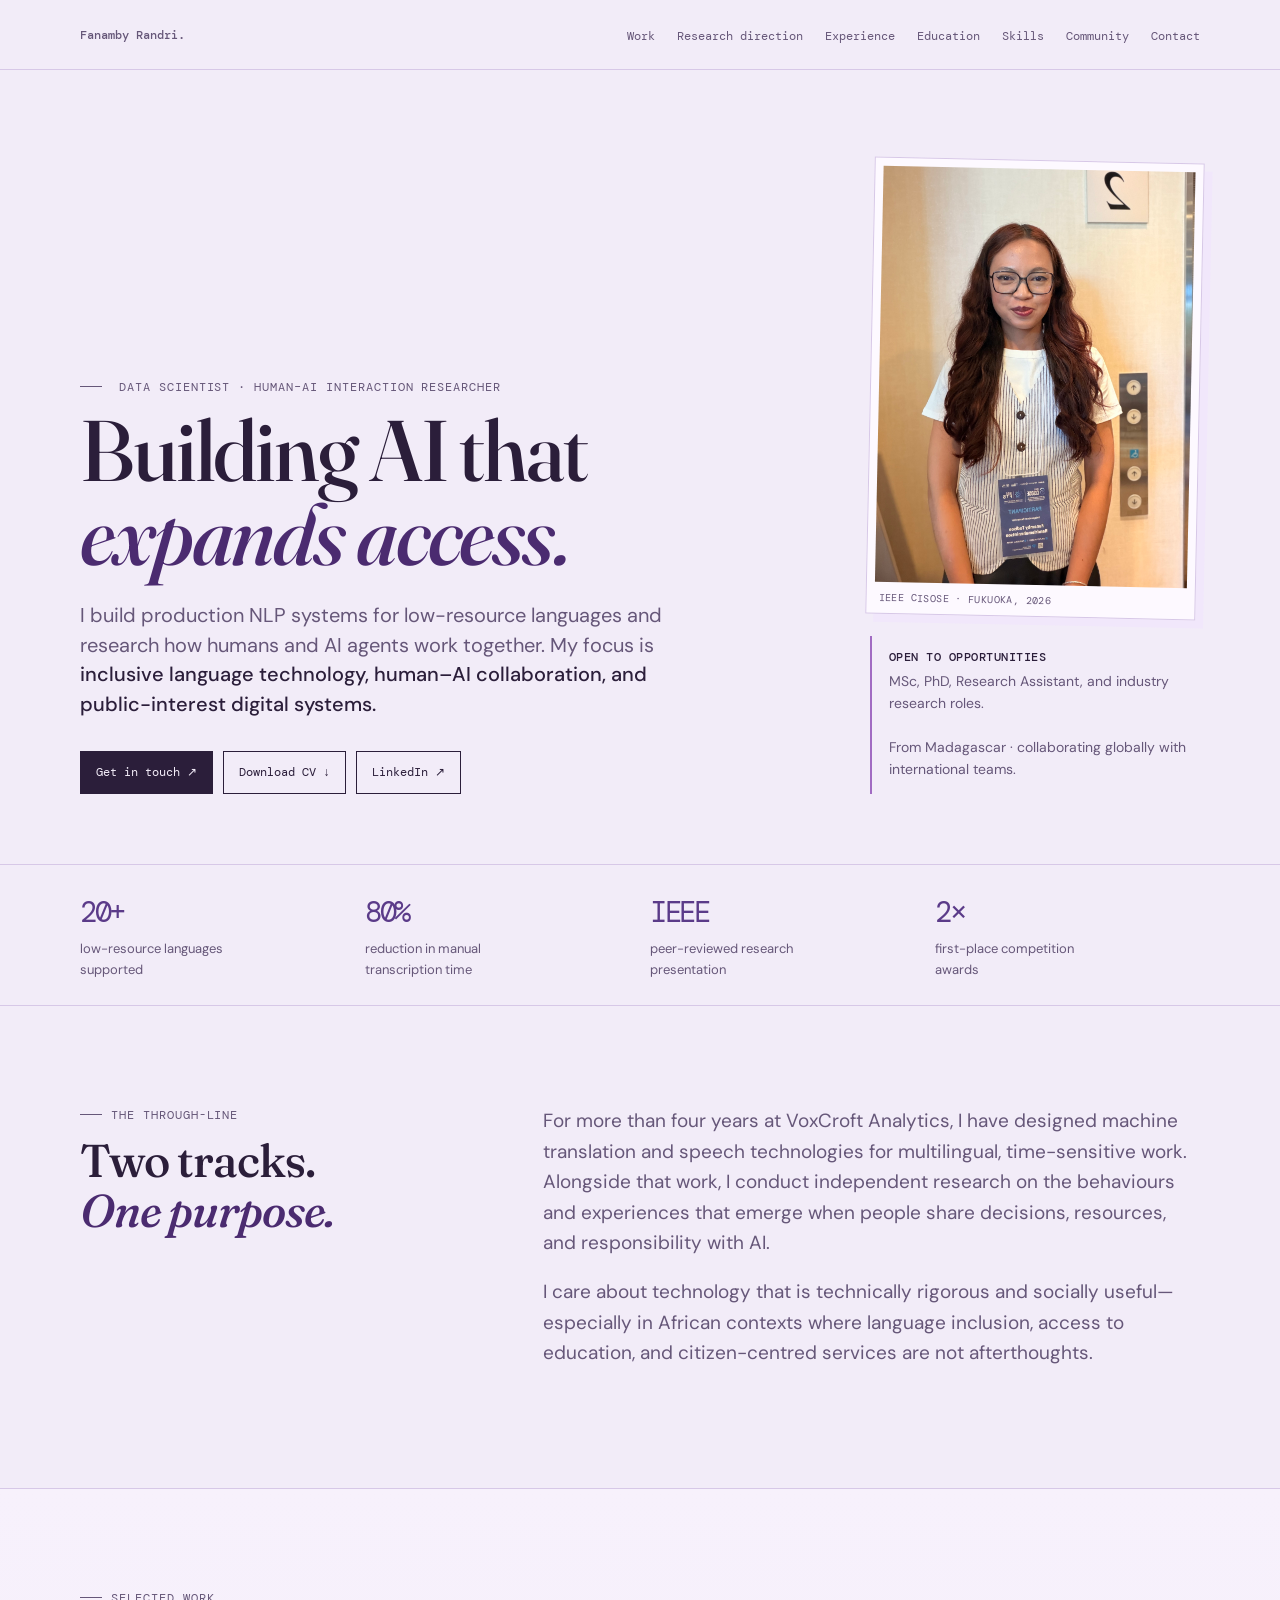
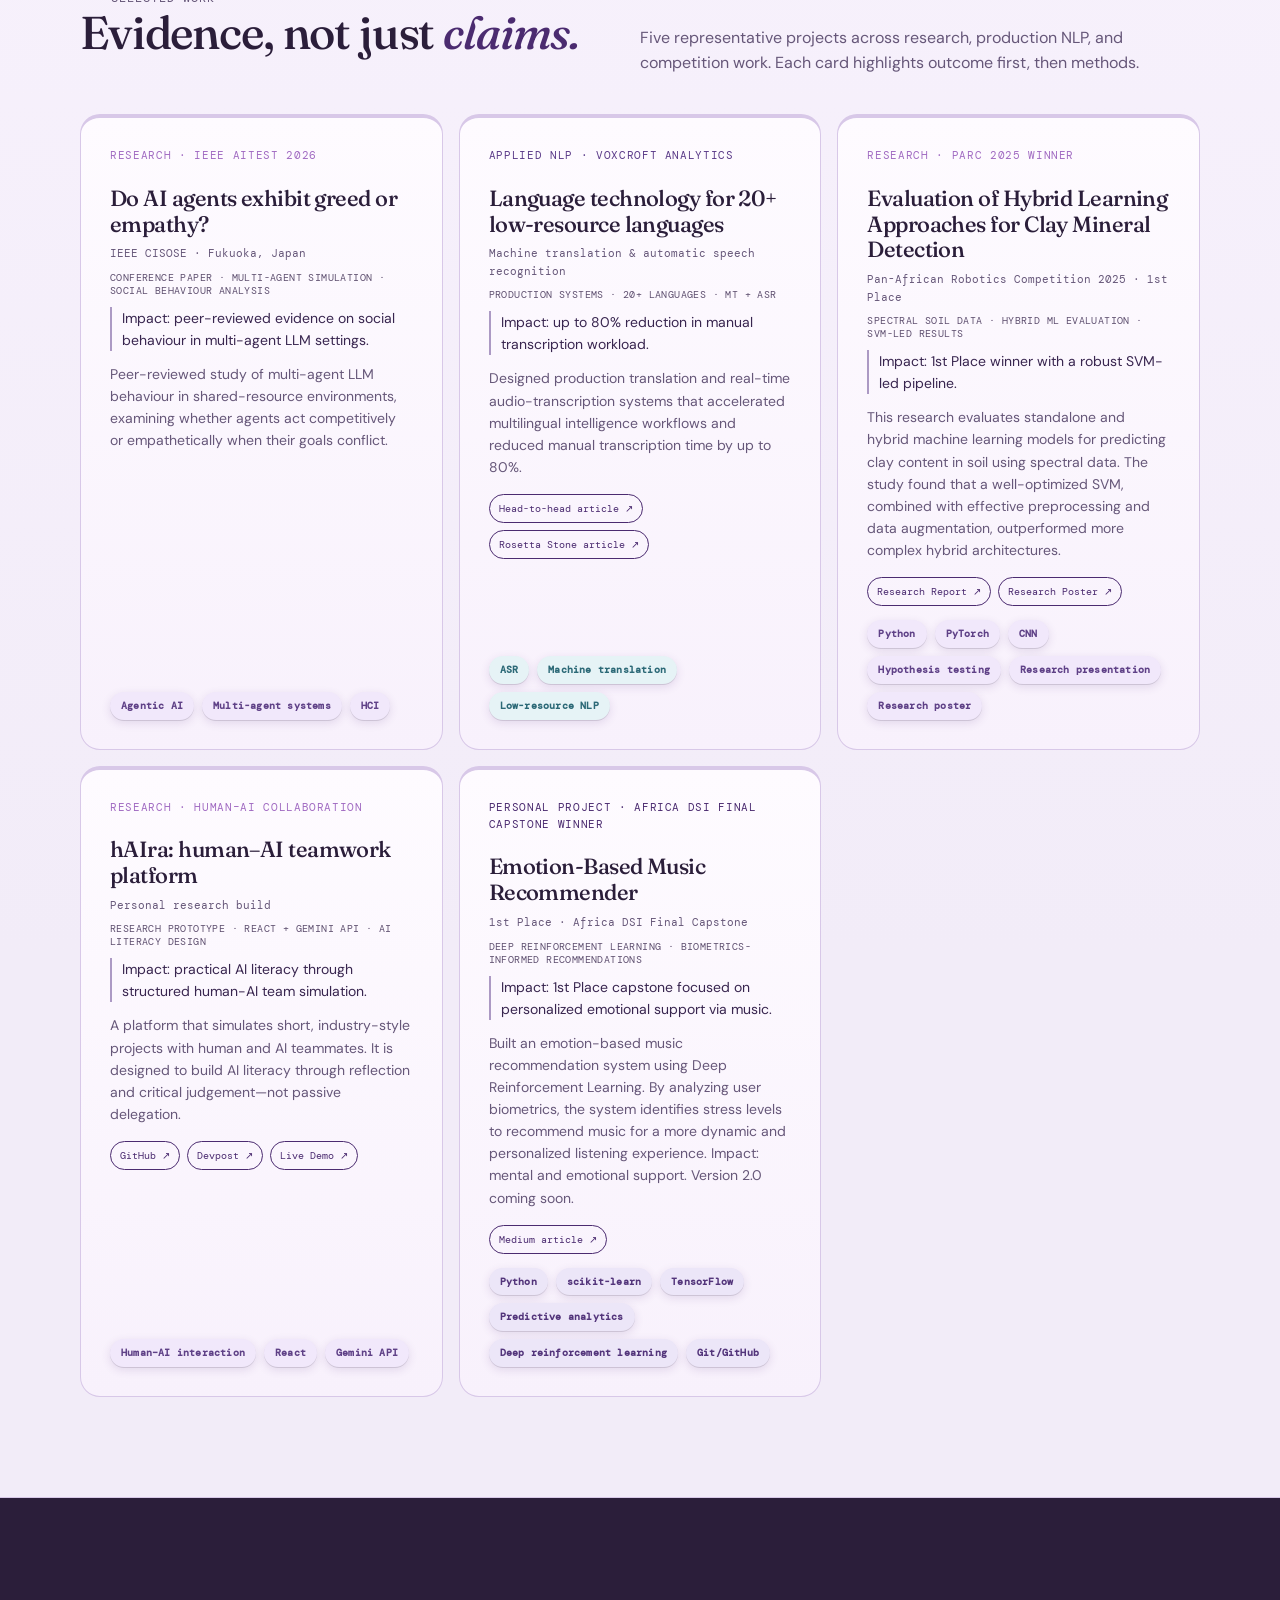
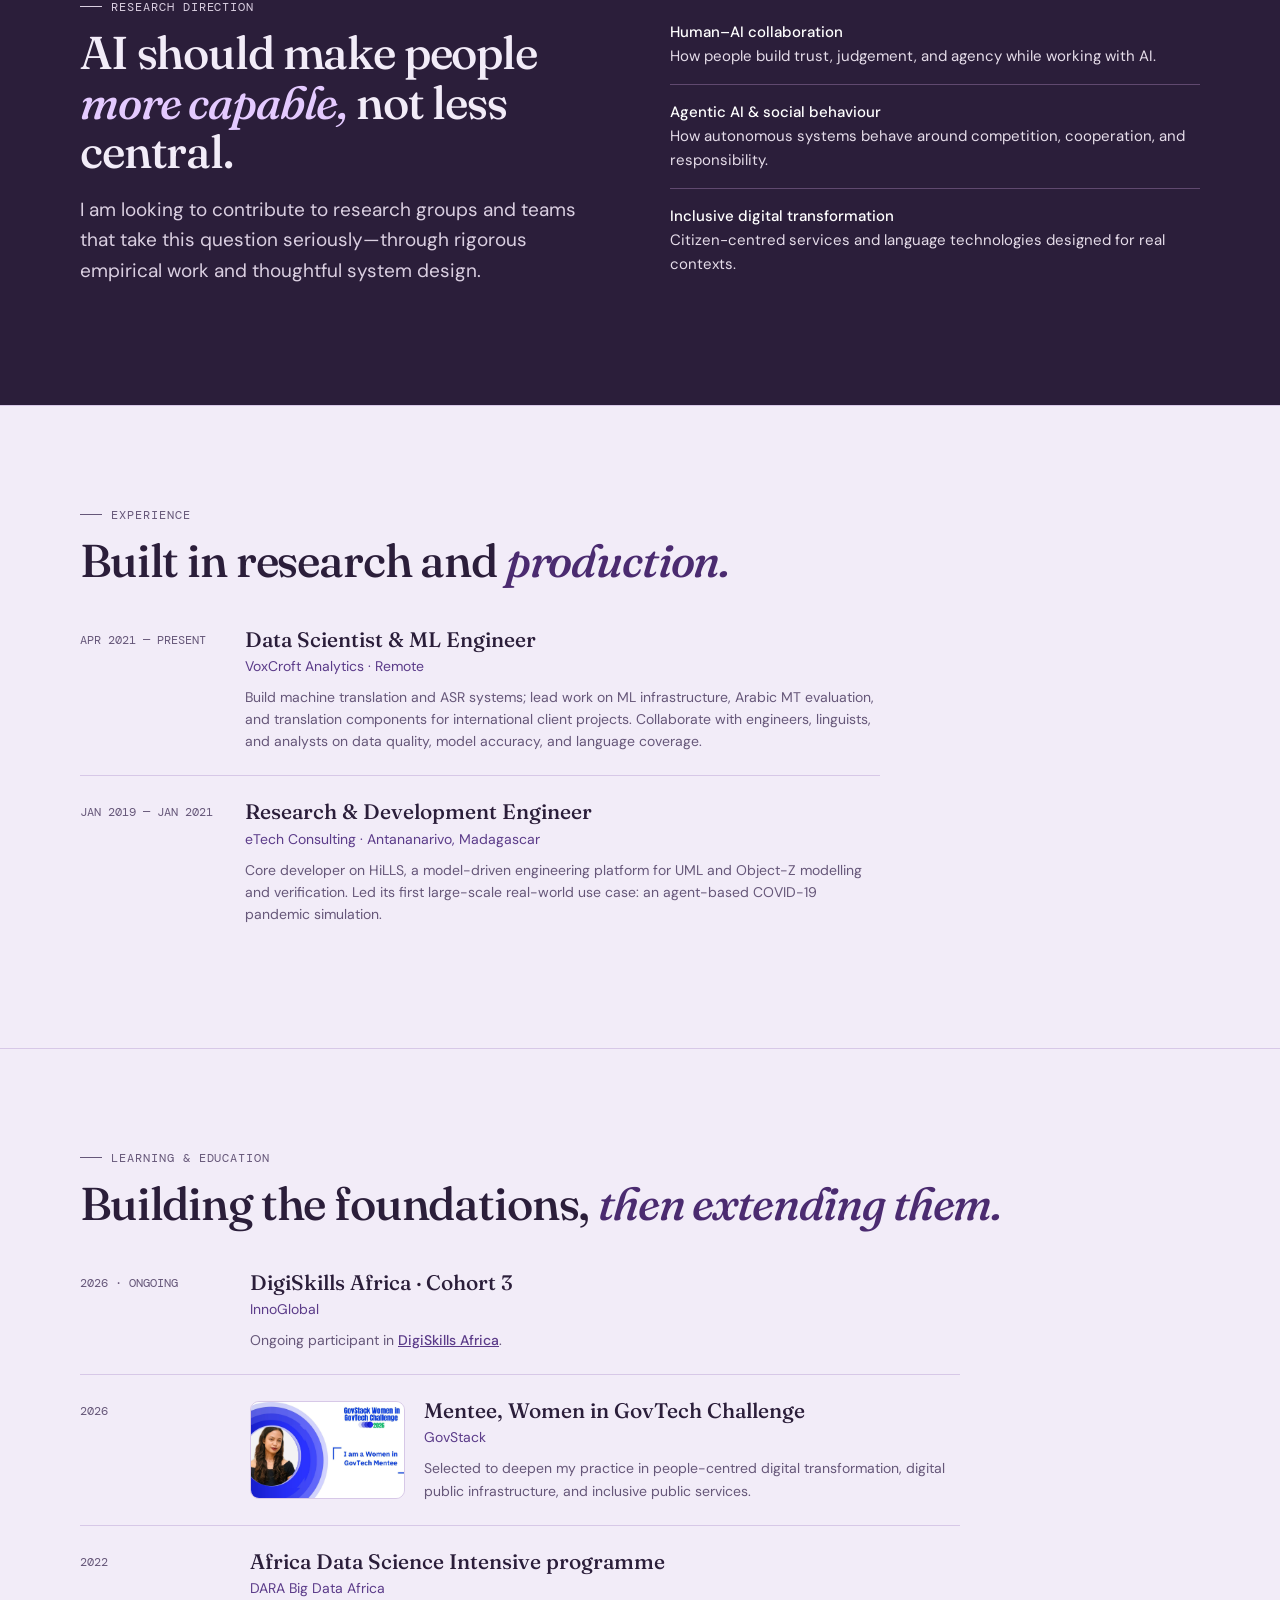
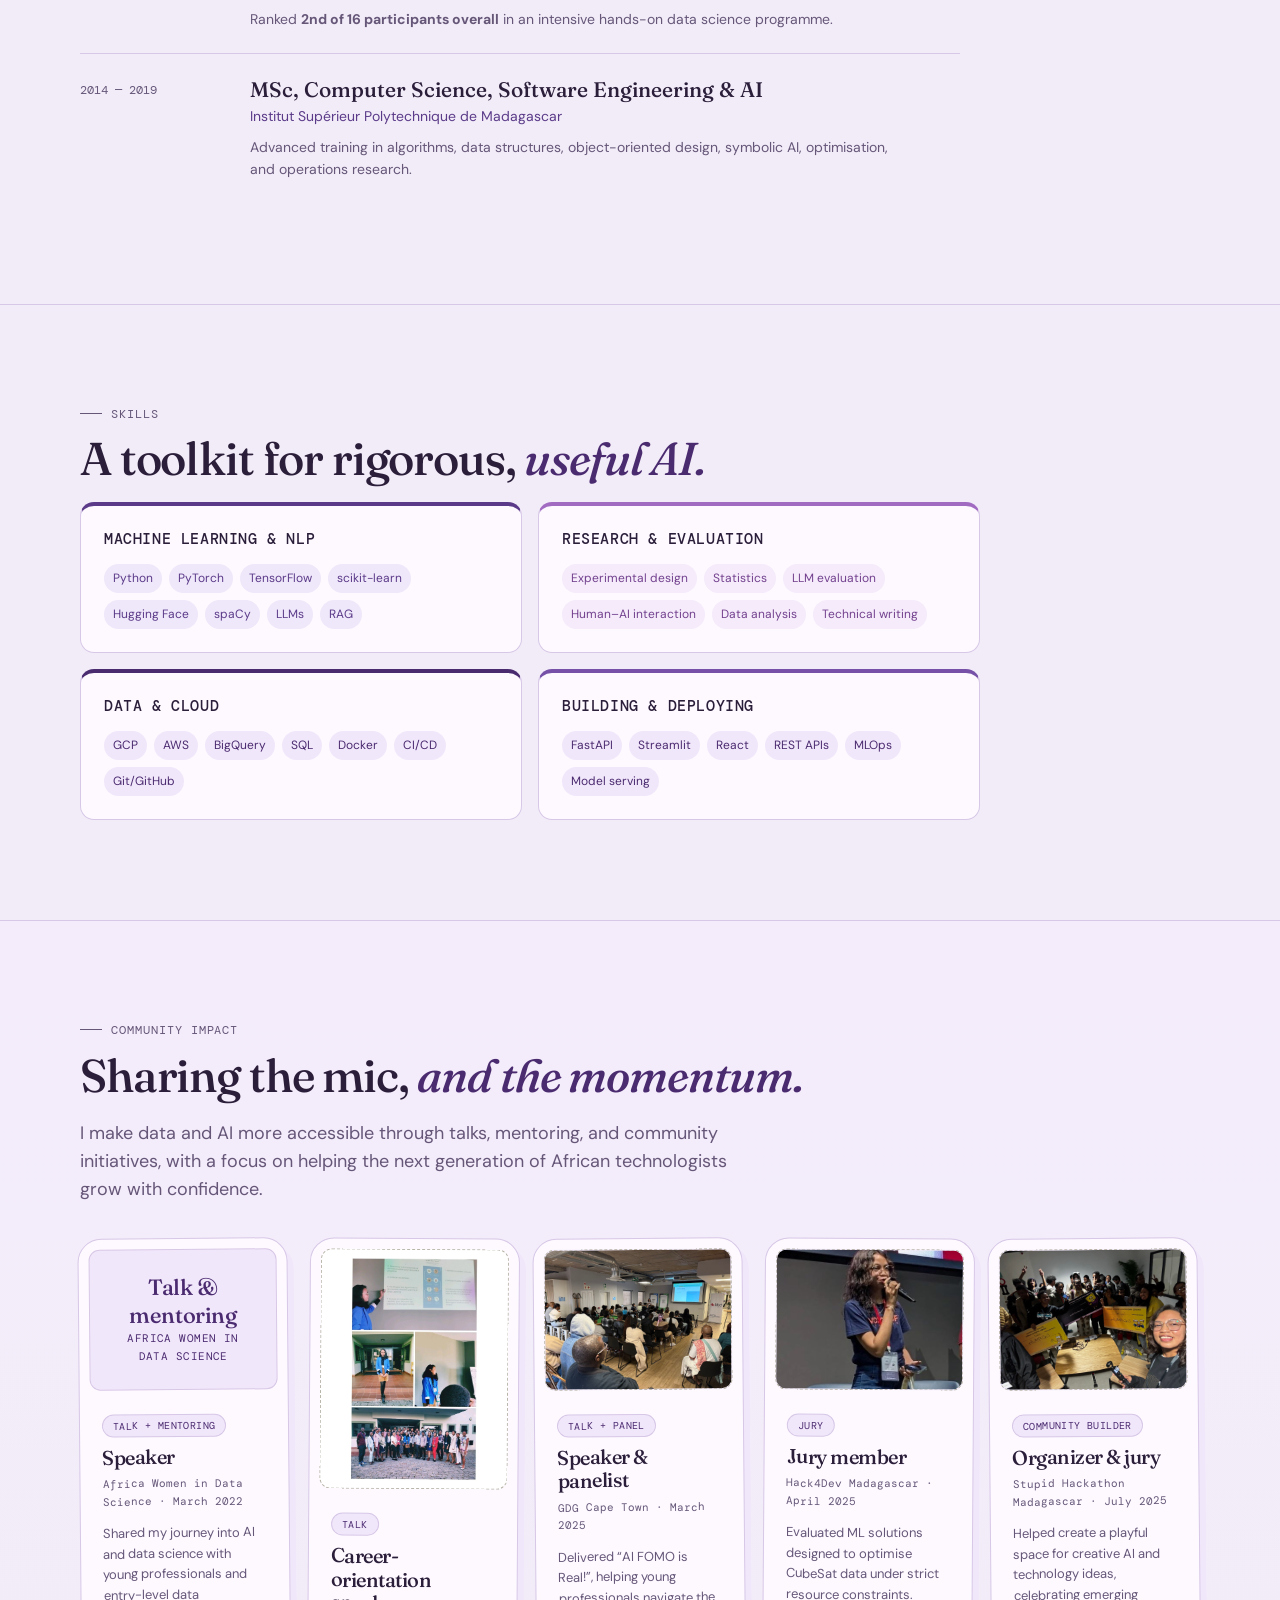
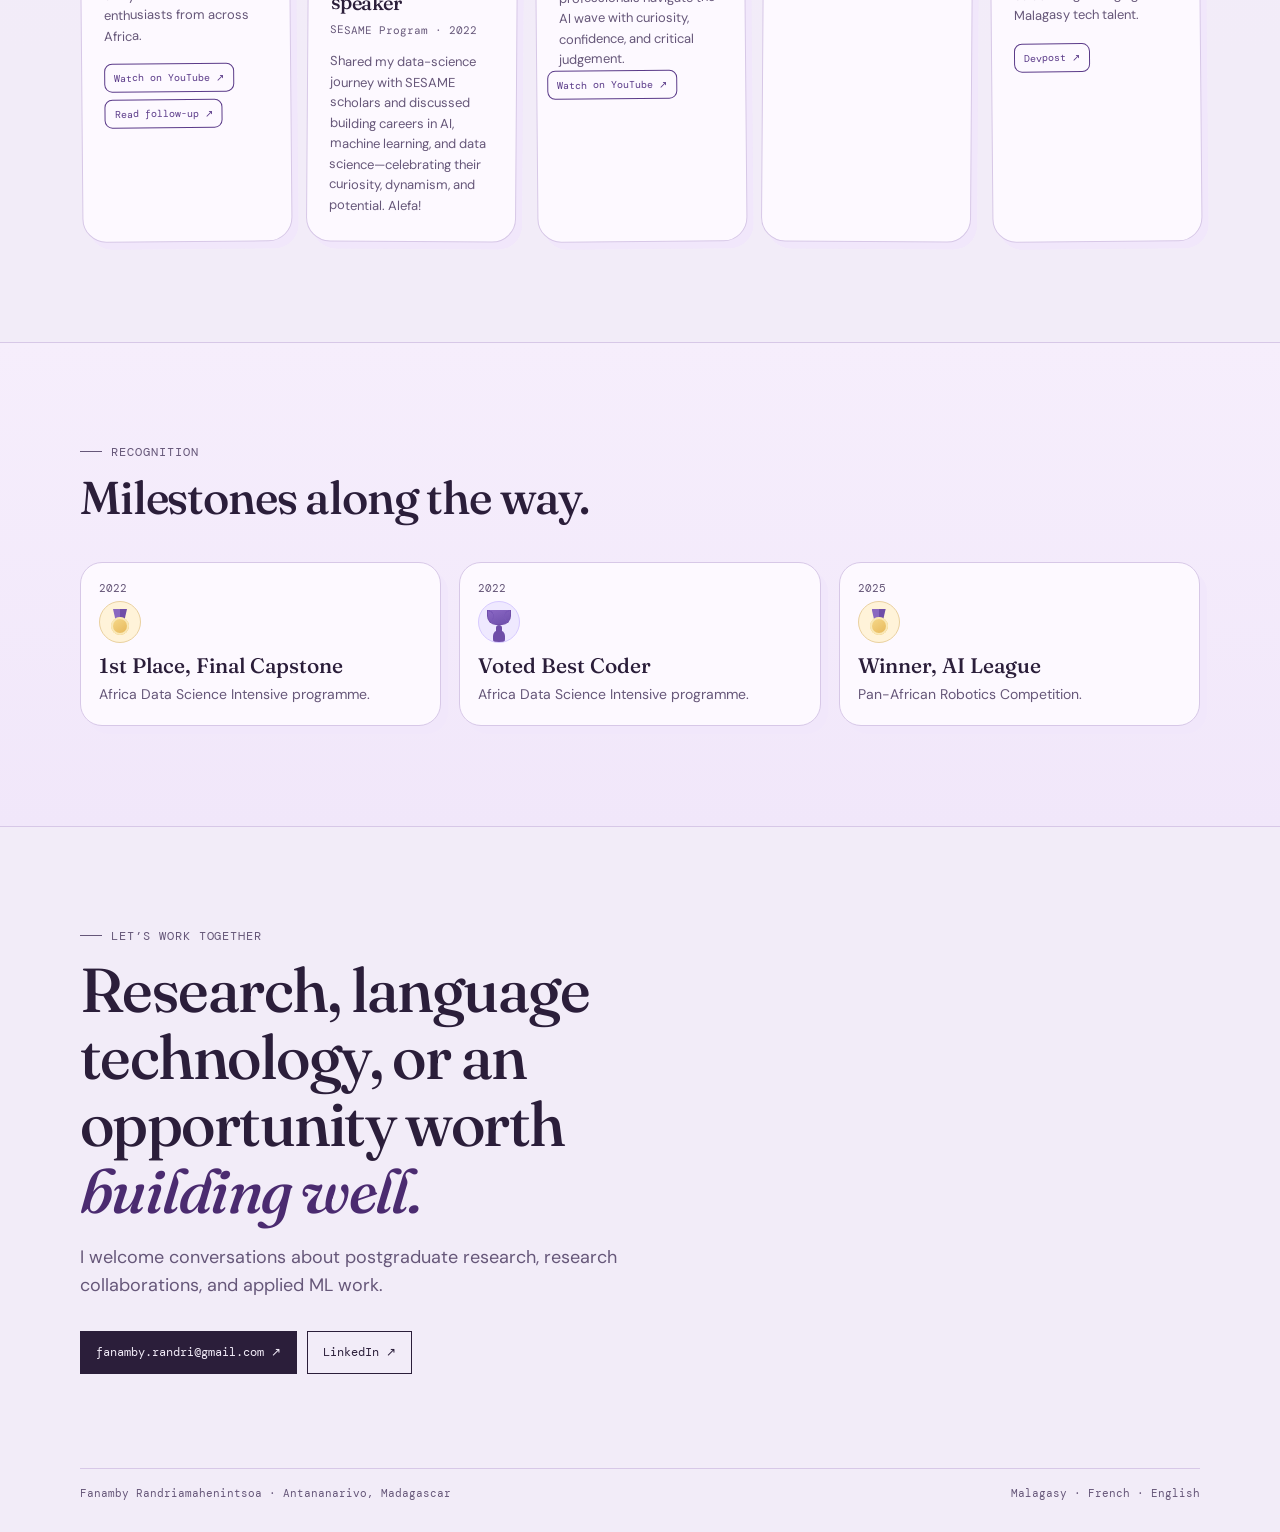
==== index.html @ f638f241 "initial commit" ====
<!doctype html>
<html lang="en">
  <head>
    <meta charset="utf-8" />
    <meta name="viewport" content="width=device-width, initial-scale=1" />
    <meta
      name="description"
      content="Fanamby Randriamahenintsoa is a data scientist and human–AI interaction researcher building inclusive language technology."
    />
    <title>
      Fanamby Randriamahenintsoa — Data Scientist &amp; HCI Independent Researcher
    </title>
    <link rel="preconnect" href="https://fonts.googleapis.com" />
    <link rel="preconnect" href="https://fonts.gstatic.com" crossorigin />
    <link
      href="https://fonts.googleapis.com/css2?family=DM+Mono:wght@400;500&family=DM+Sans:opsz,wght@9..40,400;9..40,500;9..40,600&family=Fraunces:opsz,wght@9..144,500;9..144,600&display=swap"
      rel="stylesheet"
    />
    <link rel="stylesheet" href="assets/css/styles.css" />
  </head>
  <body>
    <header>
      <nav class="wrap nav">
        <a class="brand" href="#top">Fanamby Randri.</a>
        <ul>
          <li><a href="#work">Work</a></li>
          <li><a href="#research">Research direction</a></li>
          <li><a href="#experience">Experience</a></li>
          <li><a href="#education">Education</a></li>
          <li><a href="#skills">Skills</a></li>
          <li><a href="#community">Community</a></li>
          <li><a href="#contact">Contact</a></li>
        </ul>
      </nav>
    </header>
    <main id="top">
      <div class="wrap hero">
        <div class="hero-grid">
          <div>
            <p class="eyebrow">
              Data scientist · Human–AI interaction researcher
            </p>
            <h1>Building AI that <em>expands access.</em></h1>
            <p class="hero-copy">
              I build production NLP systems for low-resource languages and
              research how humans and AI agents work together. My focus is
              <strong
                >inclusive language technology, human–AI collaboration, and
                public-interest digital systems.</strong
              >
            </p>
            <div class="actions">
              <a class="button primary" href="mailto:fanamby.randri@gmail.com"
                >Get in touch ↗</a
              ><a
                class="button secondary"
                href="assets/docs/cv-placeholder.html"
                target="_blank"
                rel="noopener"
                >Download CV ↓</a
              ><a
                class="button secondary"
                href="https://linkedin.com/in/fanamby-randri"
                target="_blank"
                rel="noopener"
                >LinkedIn ↗</a
              >
            </div>
          </div>
          <div class="hero-side">
            <figure class="portrait">
              <img
                src="assets/images/fanamby-hero.jpeg"
                alt="Fanamby Randriamahenintsoa at IEEE CISOSE 2026"
              />
              <figcaption>IEEE CISOSE · Fukuoka, 2026</figcaption>
            </figure>
            <aside class="availability">
              <b>Open to opportunities</b>MSc, PhD, Research Assistant, and
              industry research roles.<br /><br />From Madagascar ·
              collaborating globally with international teams.
            </aside>
          </div>
        </div>
      </div>
      <div class="proof">
        <div class="wrap proof-grid">
          <div>
            <div class="stat-num">20+</div>
            <div class="stat-label">low-resource languages supported</div>
          </div>
          <div>
            <div class="stat-num">80%</div>
            <div class="stat-label">reduction in manual transcription time</div>
          </div>
          <div>
            <div class="stat-num">IEEE</div>
            <div class="stat-label">peer-reviewed research presentation</div>
          </div>
          <div>
            <div class="stat-num">2×</div>
            <div class="stat-label">first-place competition awards</div>
          </div>
        </div>
      </div>
      <section>
        <div class="wrap intro">
          <div>
            <p class="eyebrow">The through-line</p>
            <h2>Two tracks.<br /><em>One purpose.</em></h2>
          </div>
          <div>
            <p class="lede">
              For more than four years at VoxCroft Analytics, I have designed
              machine translation and speech technologies for multilingual,
              time-sensitive work. Alongside that work, I conduct independent
              research on the behaviours and experiences that emerge when people
              share decisions, resources, and responsibility with AI.
            </p>
            <p class="lede">
              I care about technology that is technically rigorous and socially
              useful—especially in African contexts where language inclusion,
              access to education, and citizen-centred services are not
              afterthoughts.
            </p>
          </div>
        </div>
      </section>
      <section id="work">
        <div class="wrap">
          <div class="section-top">
            <div>
              <p class="eyebrow">Selected work</p>
              <h2>Evidence, not just <em>claims.</em></h2>
            </div>
            <p>
              Five representative projects across research, production NLP, and
              competition work. Each card highlights outcome first, then
              methods.
            </p>
          </div>
          <div class="projects">
            <article class="project research">
              <div class="kicker">Research · IEEE AITest 2026</div>
              <h3>Do AI agents exhibit greed or empathy?</h3>
              <div class="project-meta">IEEE CISOSE · Fukuoka, Japan</div>
              <p class="project-glance">
                Conference paper · Multi-agent simulation · Social behaviour
                analysis
              </p>
              <p class="project-impact">
                Impact: peer-reviewed evidence on social behaviour in
                multi-agent LLM settings.
              </p>
              <p>
                Peer-reviewed study of multi-agent LLM behaviour in
                shared-resource environments, examining whether agents act
                competitively or empathetically when their goals conflict.
              </p>
              <div class="tags">
                <span class="tag">Agentic AI</span
                ><span class="tag">Multi-agent systems</span
                ><span class="tag">HCI</span>
              </div>
            </article>
            <article class="project applied">
              <div class="kicker">Applied NLP · VoxCroft Analytics</div>
              <h3>Language technology for 20+ low-resource languages</h3>
              <div class="project-meta">
                Machine translation &amp; automatic speech recognition
              </div>
              <p class="project-glance">
                Production systems · 20+ languages · MT + ASR
              </p>
              <p class="project-impact">
                Impact: up to 80% reduction in manual transcription workload.
              </p>
              <p>
                Designed production translation and real-time
                audio-transcription systems that accelerated multilingual
                intelligence workflows and reduced manual transcription time by
                up to 80%.
              </p>
              <div class="project-actions">
                <a
                  class="project-link"
                  href="https://www.voxcroft.ai/insights/going-head-to-head-with-the-best-for-machine-translation-of-african-languages/"
                  target="_blank"
                  rel="noopener"
                  >Head-to-head article ↗</a
                >
                <a
                  class="project-link"
                  href="https://www.voxcroft.ai/insights/recreating-the-rosetta-stone-for-machine-translation-of-low-resource-languages/"
                  target="_blank"
                  rel="noopener"
                  >Rosetta Stone article ↗</a
                >
              </div>
              <div class="tags">
                <span class="tag">ASR</span
                ><span class="tag">Machine translation</span
                ><span class="tag">Low-resource NLP</span>
              </div>
            </article>
            <article class="project research">
              <div class="kicker">Research · PARC 2025 winner</div>
              <h3>
                Evaluation of Hybrid Learning Approaches for Clay Mineral
                Detection
              </h3>
              <div class="project-meta">
                Pan-African Robotics Competition 2025 · 1st Place
              </div>
              <p class="project-glance">
                Spectral soil data · Hybrid ML evaluation · SVM-led results
              </p>
              <p class="project-impact">
                Impact: 1st Place winner with a robust SVM-led pipeline.
              </p>
              <p>
                This research evaluates standalone and hybrid machine learning
                models for predicting clay content in soil using spectral data.
                The study found that a well-optimized SVM, combined with
                effective preprocessing and data augmentation, outperformed more
                complex hybrid architectures.
              </p>
              <div class="project-actions">
                <a
                  class="project-link"
                  href="https://drive.google.com/file/d/1XkCEl0pN1hTJQKkqU6wfqDDra-2KCu5r/view"
                  target="_blank"
                  rel="noopener"
                  >Research Report ↗</a
                >
                <a
                  class="project-link"
                  href="https://drive.google.com/file/d/1h6MZu5voGqAWzO4TgIVOhSGS2f0SlzaA/view"
                  target="_blank"
                  rel="noopener"
                  >Research Poster ↗</a
                >
              </div>
              <div class="tags">
                <span class="tag">Python</span><span class="tag">PyTorch</span
                ><span class="tag">CNN</span
                ><span class="tag">Hypothesis testing</span
                ><span class="tag">Research presentation</span
                ><span class="tag">Research poster</span>
              </div>
            </article>
            <article class="project research">
              <div class="kicker">Research · Human–AI collaboration</div>
              <h3>hAIra: human–AI teamwork platform</h3>
              <div class="project-meta">Personal research build</div>
              <p class="project-glance">
                Research prototype · React + Gemini API · AI literacy design
              </p>
              <p class="project-impact">
                Impact: practical AI literacy through structured human-AI team
                simulation.
              </p>
              <p>
                A platform that simulates short, industry-style projects with
                human and AI teammates. It is designed to build AI literacy
                through reflection and critical judgement—not passive
                delegation.
              </p>
              <div class="project-actions">
                <a
                  class="project-link"
                  href="https://github.com/tiaL-ops/hAIra"
                  target="_blank"
                  rel="noopener"
                  >GitHub ↗</a
                >
                <a
                  class="project-link"
                  href="https://devpost.com/software/haira"
                  target="_blank"
                  rel="noopener"
                  >Devpost ↗</a
                >
                <a
                  class="project-link"
                  href="https://haira-prod.web.app/"
                  target="_blank"
                  rel="noopener"
                  >Live Demo ↗</a
                >
              </div>
              <div class="tags">
                <span class="tag">Human–AI interaction</span
                ><span class="tag">React</span
                ><span class="tag">Gemini API</span>
              </div>
            </article>
            <article class="project both">
              <div class="kicker">
                Personal project · Africa DSI Final Capstone winner
              </div>
              <h3>Emotion-Based Music Recommender</h3>
              <div class="project-meta">
                1st Place · Africa DSI Final Capstone
              </div>
              <p class="project-glance">
                Deep reinforcement learning · Biometrics-informed
                recommendations
              </p>
              <p class="project-impact">
                Impact: 1st Place capstone focused on personalized emotional
                support via music.
              </p>
              <p>
                Built an emotion-based music recommendation system using Deep
                Reinforcement Learning. By analyzing user biometrics, the system
                identifies stress levels to recommend music for a more dynamic
                and personalized listening experience. Impact: mental and
                emotional support. Version 2.0 coming soon.
              </p>
              <div class="project-actions">
                <a
                  class="project-link"
                  href="https://medium.com/analytics-vidhya/emotion-based-music-recommendation-system-using-a-deep-reinforcement-learning-approach-6d23a24d3044"
                  target="_blank"
                  rel="noopener"
                  >Medium article ↗</a
                >
              </div>
              <div class="tags">
                <span class="tag">Python</span
                ><span class="tag">scikit-learn</span
                ><span class="tag">TensorFlow</span
                ><span class="tag">Predictive analytics</span
                ><span class="tag">Deep reinforcement learning</span
                ><span class="tag">Git/GitHub</span>
              </div>
            </article>
          </div>
        </div>
      </section>
      <section class="focus" id="research">
        <div class="wrap focus-grid">
          <div>
            <p class="eyebrow">Research direction</p>
            <h2>
              AI should make people <em>more capable,</em> not less central.
            </h2>
            <p class="lede">
              I am looking to contribute to research groups and teams that take
              this question seriously—through rigorous empirical work and
              thoughtful system design.
            </p>
          </div>
          <ul class="focus-list">
            <li>
              <b>Human–AI collaboration</b><br />How people build trust,
              judgement, and agency while working with AI.
            </li>
            <li>
              <b>Agentic AI &amp; social behaviour</b><br />How autonomous
              systems behave around competition, cooperation, and
              responsibility.
            </li>
            <li>
              <b>Inclusive digital transformation</b><br />Citizen-centred
              services and language technologies designed for real contexts.
            </li>
          </ul>
        </div>
      </section>
      <section id="experience">
        <div class="wrap">
          <p class="eyebrow">Experience</p>
          <h2>Built in research and <em>production.</em></h2>
          <div class="timeline">
            <article class="timeline-item">
              <div class="timeline-date">APR 2021 — PRESENT</div>
              <div>
                <div class="role">Data Scientist &amp; ML Engineer</div>
                <div class="org">VoxCroft Analytics · Remote</div>
                <p>
                  Build machine translation and ASR systems; lead work on ML
                  infrastructure, Arabic MT evaluation, and translation
                  components for international client projects. Collaborate with
                  engineers, linguists, and analysts on data quality, model
                  accuracy, and language coverage.
                </p>
              </div>
            </article>
            <article class="timeline-item">
              <div class="timeline-date">JAN 2019 — JAN 2021</div>
              <div>
                <div class="role">Research &amp; Development Engineer</div>
                <div class="org">
                  eTech Consulting · Antananarivo, Madagascar
                </div>
                <p>
                  Core developer on HiLLS, a model-driven engineering platform
                  for UML and Object-Z modelling and verification. Led its first
                  large-scale real-world use case: an agent-based COVID-19
                  pandemic simulation.
                </p>
              </div>
            </article>
          </div>
        </div>
      </section>
      <section id="education">
        <div class="wrap">
          <p class="eyebrow">Learning &amp; education</p>
          <h2>Building the foundations, <em>then extending them.</em></h2>
          <div class="learning">
            <article class="learning-item">
              <div class="learning-date">2026 · ONGOING</div>
              <div>
                <div class="learning-title">DigiSkills Africa · Cohort 3</div>
                <div class="learning-org">InnoGlobal</div>
                <p>
                  Ongoing participant in
                  <a
                    href="https://innoglobal.com/digiskills-africa/"
                    target="_blank"
                    rel="noopener"
                    >DigiSkills Africa</a
                  >.
                </p>
              </div>
            </article>
            <article class="learning-item govtech">
              <div class="learning-date">2026</div>
              <div class="learning-detail">
                <div class="learning-media">
                  <img
                    src="assets/images/govstack-wigtc.jpeg"
                    alt="GovStack Women in GovTech Challenge 2026 mentee graphic"
                    loading="lazy"
                  />
                </div>
                <div>
                  <div class="learning-title">
                    Mentee, Women in GovTech Challenge
                  </div>
                  <div class="learning-org">GovStack</div>
                  <p>
                    Selected to deepen my practice in people-centred digital
                    transformation, digital public infrastructure, and inclusive
                    public services.
                  </p>
                </div>
              </div>
            </article>
            <article class="learning-item">
              <div class="learning-date">2022</div>
              <div>
                <div class="learning-title">
                  Africa Data Science Intensive programme
                </div>
                <div class="learning-org">DARA Big Data Africa</div>
                <p>
                  Ranked <strong>2nd of 16 participants overall</strong> in an
                  intensive hands-on data science programme.
                </p>
              </div>
            </article>
            <article class="learning-item">
              <div class="learning-date">2014 — 2019</div>
              <div>
                <div class="learning-title">
                  MSc, Computer Science, Software Engineering &amp; AI
                </div>
                <div class="learning-org">
                  Institut Supérieur Polytechnique de Madagascar
                </div>
                <p>
                  Advanced training in algorithms, data structures,
                  object-oriented design, symbolic AI, optimisation, and
                  operations research.
                </p>
              </div>
            </article>
          </div>
        </div>
      </section>
      <section id="skills">
        <div class="wrap">
          <p class="eyebrow">Skills</p>
          <h2>A toolkit for rigorous, <em>useful AI.</em></h2>
          <div class="skills-grid">
            <article class="skill-group">
              <h3>Machine learning &amp; NLP</h3>
              <div class="skill-tags">
                <span>Python</span><span>PyTorch</span><span>TensorFlow</span
                ><span>scikit-learn</span><span>Hugging Face</span
                ><span>spaCy</span><span>LLMs</span><span>RAG</span>
              </div>
            </article>
            <article class="skill-group">
              <h3>Research &amp; evaluation</h3>
              <div class="skill-tags">
                <span>Experimental design</span><span>Statistics</span
                ><span>LLM evaluation</span><span>Human–AI interaction</span
                ><span>Data analysis</span><span>Technical writing</span>
              </div>
            </article>
            <article class="skill-group">
              <h3>Data &amp; cloud</h3>
              <div class="skill-tags">
                <span>GCP</span><span>AWS</span><span>BigQuery</span
                ><span>SQL</span><span>Docker</span><span>CI/CD</span
                ><span>Git/GitHub</span>
              </div>
            </article>
            <article class="skill-group">
              <h3>Building &amp; deploying</h3>
              <div class="skill-tags">
                <span>FastAPI</span><span>Streamlit</span><span>React</span
                ><span>REST APIs</span><span>MLOps</span
                ><span>Model serving</span>
              </div>
            </article>
          </div>
        </div>
      </section>
      <section id="community">
        <div class="wrap">
          <p class="eyebrow">Community impact</p>
          <h2>Sharing the mic, <em>and the momentum.</em></h2>
          <p class="community-note">
            I make data and AI more accessible through talks, mentoring, and
            community initiatives, with a focus on helping the next generation
            of African technologists grow with confidence.
          </p>
          <div class="community">
            <article class="community-card">
              <div class="community-photo no-photo">
                <span
                  ><strong>Talk &amp; mentoring</strong>Africa Women in Data
                  Science</span
                >
              </div>
              <div class="community-kicker">Talk + mentoring</div>
              <h3>Speaker</h3>
              <div class="project-meta">
                Africa Women in Data Science · March 2022
              </div>
              <p>
                Shared my journey into AI and data science with young
                professionals and entry-level data enthusiasts from across
                Africa.
              </p>
              <div class="card-actions">
                <a
                  class="card-link"
                  href="https://www.youtube.com/watch?v=RV7u-X9ykCE&t=317s"
                  target="_blank"
                  rel="noopener"
                  >Watch on YouTube ↗</a
                ><a
                  class="card-link"
                  href="https://www.darabigdata.com/awds-mentoring"
                  target="_blank"
                  rel="noopener"
                  >Read follow-up ↗</a
                >
              </div>
            </article>
            <article class="community-card sesame">
              <div class="community-photo">
                <img
                  src="assets/images/sesame-program.jpeg"
                  alt="Fanamby delivering a data science career-orientation session for SESAME scholars"
                  loading="lazy"
                />
              </div>
              <div class="community-kicker">Talk</div>
              <h3>Career-orientation speaker</h3>
              <div class="project-meta">SESAME Program · 2022</div>
              <p>
                Shared my data-science journey with SESAME scholars and
                discussed building careers in AI, machine learning, and data
                science—celebrating their curiosity, dynamism, and potential.
                Alefa!
              </p>
            </article>
            <article class="community-card">
              <div class="community-photo">
                <img
                  src="assets/images/gdg-cape-town.jpeg"
                  alt="Audience at the GDG Cape Town Redefine Possible event"
                  loading="lazy"
                />
              </div>
              <div class="community-kicker">Talk + panel</div>
              <h3>Speaker &amp; panelist</h3>
              <div class="project-meta">GDG Cape Town · March 2025</div>
              <p>
                Delivered “AI FOMO is Real!”, helping young professionals
                navigate the AI wave with curiosity, confidence, and critical
                judgement.
              </p>
              <a
                class="card-link"
                href="https://www.youtube.com/watch?v=btdEGep6HwI"
                target="_blank"
                rel="noopener"
                >Watch on YouTube ↗</a
              >
            </article>
            <article class="community-card hack4dev">
              <div class="community-photo">
                <img
                  src="assets/images/hack4dev.jpeg"
                  alt="Fanamby speaking at the Madagascar Data Science Regional Hackathon"
                  loading="lazy"
                />
              </div>
              <div class="community-kicker">Jury</div>
              <h3>Jury member</h3>
              <div class="project-meta">Hack4Dev Madagascar · April 2025</div>
              <p>
                Evaluated ML solutions designed to optimise CubeSat data under
                strict resource constraints.
              </p>
            </article>
            <article class="community-card">
              <div class="community-photo">
                <img
                  src="assets/images/stupid-hackathon.jpeg"
                  alt="Fanamby with participants at Stupid Hackathon Madagascar"
                  loading="lazy"
                />
              </div>
              <div class="community-kicker">Community builder</div>
              <h3>Organizer &amp; jury</h3>
              <div class="project-meta">
                Stupid Hackathon Madagascar · July 2025
              </div>
              <p>
                Helped create a playful space for creative AI and technology
                ideas, celebrating emerging Malagasy tech talent.
              </p>
              <div class="card-actions">
                <a
                  class="card-link"
                  href="https://stupid-hackathon-antananarivo.devpost.com/"
                  target="_blank"
                  rel="noopener"
                  >Devpost ↗</a
                >
              </div>
            </article>
          </div>
        </div>
      </section>
      <section id="recognition">
        <div class="wrap">
          <p class="eyebrow">Recognition</p>
          <h2>Milestones along the way.</h2>
          <div class="awards">
            <article class="award award-gold">
              <div class="award-year">2022</div>
              <div class="award-medal medal-ribbon" aria-hidden="true"></div>
              <b>1st Place, Final Capstone</b>
              <p>Africa Data Science Intensive programme.</p>
            </article>
            <article class="award award-trophy">
              <div class="award-year">2022</div>
              <div class="award-medal medal-cup" aria-hidden="true"></div>
              <b>Voted Best Coder</b>
              <p>Africa Data Science Intensive programme.</p>
            </article>
            <article class="award award-gold">
              <div class="award-year">2025</div>
              <div class="award-medal medal-ribbon" aria-hidden="true"></div>
              <b>Winner, AI League</b>
              <p>Pan-African Robotics Competition.</p>
            </article>
          </div>
        </div>
      </section>
    </main>
    <footer id="contact">
      <div class="wrap">
        <p class="eyebrow">Let’s work together</p>
        <h2>
          Research, language technology, or an opportunity worth
          <em>building well.</em>
        </h2>
        <p>
          I welcome conversations about postgraduate research, research
          collaborations, and applied ML work.
        </p>
        <div class="actions">
          <a class="button primary" href="mailto:fanamby.randri@gmail.com"
            >fanamby.randri@gmail.com ↗</a
          ><a
            class="button secondary"
            href="https://linkedin.com/in/fanamby-randri"
            target="_blank"
            rel="noopener"
            >LinkedIn ↗</a
          >
        </div>
        <div class="footline">
          <span>Fanamby Randriamahenintsoa · Antananarivo, Madagascar</span
          ><span>Malagasy · French · English</span>
        </div>
      </div>
    </footer>
    <script src="assets/js/main.js"></script>
  </body>
</html>
---- assets/css/styles.css ----
:root{--paper:#f2ecf8;--surface:#fdf9ff;--ink:#2b1e3a;--muted:#665779;--line:#d7c8e7;--teal:#5b3b89;--teal-pale:#efe7fa;--ochre:#a16bc2;--ochre-pale:#f5ebfb;--plum:#4b2b70;--plum-pale:#f1e7fb;--max:1120px}
    *{box-sizing:border-box} html{scroll-behavior:smooth} body{margin:0;background:var(--paper);color:var(--ink);font:16px/1.58 "DM Sans",sans-serif;-webkit-font-smoothing:antialiased} a{color:inherit} .wrap{width:min(calc(100% - 40px),var(--max));margin:auto}
    .mono,.eyebrow,.nav a,.tag,.kicker,.stat-num,.project-meta,.button{font-family:"DM Mono",monospace}.eyebrow{margin:0 0 11px;color:var(--muted);font-size:12px;letter-spacing:.08em;text-transform:uppercase}.eyebrow::before{content:"";display:inline-block;width:22px;height:1px;margin:0 9px 4px 0;background:currentColor}
    h1,h2,h3,p{margin-top:0} h1,h2,h3{font-family:Fraunces,serif;font-weight:500;letter-spacing:-.025em} h1{font-size:clamp(45px,7.1vw,86px);line-height:.98;max-width:11ch;margin-bottom:25px} h2{font-size:clamp(31px,4vw,46px);line-height:1.08;margin-bottom:18px} h3{font-size:22px;line-height:1.18;margin-bottom:8px} em{color:var(--plum)}
    header{position:sticky;top:0;z-index:5;background:color-mix(in srgb,var(--paper) 91%,transparent);backdrop-filter:blur(12px);border-bottom:1px solid var(--line)} .nav{height:69px;display:flex;align-items:center;justify-content:space-between}.brand{font:500 18px Fraunces,serif;text-decoration:none}.nav ul{display:flex;gap:22px;list-style:none;margin:0;padding:0}.nav a{font-size:12px;text-decoration:none;color:var(--muted)}.nav a:hover{color:var(--ink)}
    .hero{padding:90px 0 70px;position:relative}.hero-grid{display:grid;grid-template-columns:1.45fr .7fr;gap:56px;align-items:end}.hero-copy{font-size:20px;line-height:1.48;color:var(--muted);max-width:610px}.hero-copy strong{color:var(--ink);font-weight:500}.hero-side{max-width:330px;justify-self:end}.portrait{margin:0 0 19px;padding:8px;background:var(--surface);border:1px solid var(--line);box-shadow:8px 8px 0 var(--plum-pale);transform:rotate(1.2deg)}.portrait img{display:block;width:100%;aspect-ratio:3/4;object-fit:cover;object-position:center 34%}.portrait figcaption{padding:9px 4px 1px;color:var(--muted);font:10px "DM Mono",monospace;letter-spacing:.04em;text-transform:uppercase}.actions{display:flex;flex-wrap:wrap;gap:10px;margin-top:31px}.button{display:inline-flex;align-items:center;gap:7px;border:1px solid var(--ink);padding:11px 15px;font-size:12px;text-decoration:none;transition:.18s ease}.button:hover{transform:translateY(-2px);box-shadow:4px 4px 0 var(--ink)}.button.primary{background:var(--ink);color:var(--paper)}.button.secondary{background:transparent}.availability{border-left:2px solid var(--ochre);padding:13px 0 13px 17px;color:var(--muted);font-size:14px}.availability b{display:block;color:var(--ink);font:500 12px "DM Mono",monospace;letter-spacing:.04em;text-transform:uppercase;margin-bottom:5px}
    .proof{border-top:1px solid var(--line);border-bottom:1px solid var(--line);padding:25px 0}.proof-grid{display:grid;grid-template-columns:repeat(4,1fr);gap:20px}.stat-num{font-size:29px;color:var(--teal);letter-spacing:-.08em}.stat-label{font-size:13px;color:var(--muted);margin-top:4px;max-width:20ch}
    .current{padding:27px 0;border-bottom:1px solid var(--line)}.current-grid{display:grid;grid-template-columns:150px 1fr;gap:27px;align-items:start}.current-label{font:11px "DM Mono",monospace;letter-spacing:.08em;text-transform:uppercase;color:var(--muted);padding-top:4px}.current-item{border-left:3px solid var(--ochre);padding:0 0 1px 17px}.current-item b{display:block;font:500 19px Fraunces,serif;margin-bottom:4px}.current-item p{margin:0;color:var(--muted);font-size:14px}
    section{padding:100px 0;border-bottom:1px solid var(--line)}.intro{display:grid;grid-template-columns:.76fr 1.25fr;gap:64px}.lede{font-size:19px;line-height:1.6;color:var(--muted);max-width:670px}.lede strong{color:var(--ink);font-weight:500}
    .section-top{display:flex;justify-content:space-between;align-items:end;gap:30px;margin-bottom:39px}.section-top p{max-width:560px;color:var(--muted);margin-bottom:0}.projects{display:grid;grid-template-columns:repeat(2,1fr);gap:16px}.project{background:var(--surface);border:1px solid var(--line);padding:29px;min-height:286px;display:flex;flex-direction:column;transition:transform .2s,box-shadow .2s}.project:hover{transform:translateY(-4px);box-shadow:8px 8px 0 rgba(75,43,112,.16)}.project.research{border-top:4px solid var(--ochre)}.project.applied{border-top:4px solid var(--teal)}.project.both{border-top:4px solid var(--plum)}.kicker{font-size:11px;color:var(--ochre);letter-spacing:.06em;text-transform:uppercase;margin-bottom:21px}.applied .kicker{color:var(--teal)}.both .kicker{color:var(--plum)}.project-meta{font-size:11px;color:var(--muted);margin-bottom:13px}.project-media{margin:-2px 0 14px;border:1px solid var(--line);border-radius:10px;overflow:hidden}.project-media img{display:block;width:100%;aspect-ratio:16/10;object-fit:cover}.project p{font-size:14px;color:var(--muted);margin-bottom:20px}.project-actions{display:flex;flex-wrap:wrap;gap:7px;margin:-4px 0 14px}.project-link{display:inline-flex;padding:7px 9px;border:1px solid var(--plum);border-radius:8px;color:var(--plum);font:10px "DM Mono",monospace;text-decoration:none;transition:.18s ease}.project-link:hover{background:var(--plum);color:var(--surface);transform:translateY(-1px)}.tags{margin-top:auto;display:flex;gap:6px;flex-wrap:wrap}.tag{border:1px solid var(--line);padding:4px 7px;border-radius:20px;font-size:10px;color:var(--muted)}
    .focus{background:var(--ink);color:var(--paper)}.focus em{color:#e4caff}.focus .eyebrow,.focus .lede{color:#dacfe1}.focus .eyebrow::before{background:#dacfe1}.focus-grid{display:grid;grid-template-columns:1fr 1fr;gap:60px}.focus-list{list-style:none;padding:0;margin:7px 0 0}.focus-list li{padding:16px 0;border-top:1px solid #60496f;font-size:15px;color:#e5dce9}.focus-list li b{color:#fff;font-weight:500}.focus-list li:first-child{border-top:0}
    .timeline{max-width:800px}.timeline-item{display:grid;grid-template-columns:140px 1fr;gap:25px;padding:23px 0;border-top:1px solid var(--line)}.timeline-item:first-child{border-top:0}.timeline-date{font:12px "DM Mono",monospace;color:var(--muted);padding-top:5px}.role{font:500 21px Fraunces,serif;line-height:1.2}.org{font-size:14px;color:var(--teal);margin:3px 0 9px}.timeline-item p{font-size:14px;color:var(--muted);margin-bottom:0;max-width:640px}
    .learning{max-width:880px}.learning-item{display:grid;grid-template-columns:145px 1fr;gap:25px;padding:23px 0;border-top:1px solid var(--line)}.learning-item:first-child{border-top:0}.learning-date{font:12px "DM Mono",monospace;color:var(--muted);padding-top:5px}.learning-title{font:500 21px Fraunces,serif;line-height:1.2}.learning-org{font-size:14px;color:var(--teal);margin:3px 0 9px}.learning-item p{font-size:14px;color:var(--muted);margin:0;max-width:650px}.learning-item a{color:var(--teal);font-weight:500}.learning-item.govtech .learning-detail{display:grid;grid-template-columns:155px 1fr;gap:19px;align-items:center}.learning-media{border:1px solid var(--line);border-radius:9px;overflow:hidden}.learning-media img{display:block;width:100%;aspect-ratio:16/10;object-fit:cover}
    .skills-grid{display:grid;grid-template-columns:repeat(2,1fr);gap:16px;max-width:900px}.skill-group{background:var(--surface);border:1px solid var(--line);border-top:4px solid var(--teal);border-radius:14px;padding:23px}.skill-group:nth-child(2){border-top-color:var(--ochre)}.skill-group:nth-child(3){border-top-color:var(--plum)}.skill-group:nth-child(4){border-top-color:#7651a7}.skill-group h3{font:500 15px "DM Mono",monospace;letter-spacing:.04em;text-transform:uppercase;color:var(--ink);margin:0 0 15px}.skill-tags{display:flex;flex-wrap:wrap;gap:7px}.skill-tags span{border-radius:99px;background:var(--teal-pale);padding:5px 9px;color:var(--teal);font-size:12px}.skill-group:nth-child(2) .skill-tags span{background:var(--ochre-pale);color:#73418e}.skill-group:nth-child(3) .skill-tags span,.skill-group:nth-child(4) .skill-tags span{background:var(--plum-pale);color:var(--plum)}
    .roadmap{position:relative;max-width:860px;margin-top:36px}.roadmap::before{content:"";position:absolute;top:7px;bottom:7px;left:88px;width:1px;background:var(--line)}.roadmap-item{position:relative;display:grid;grid-template-columns:68px 1fr;gap:28px;padding:0 0 31px}.roadmap-item:last-child{padding-bottom:0}.roadmap-date{font:11px "DM Mono",monospace;color:var(--muted);text-align:right;padding-top:4px}.roadmap-content{position:relative;background:var(--surface);border:1px solid var(--line);border-radius:13px;padding:17px 19px}.roadmap-content::before{content:"";position:absolute;width:10px;height:10px;border-radius:50%;left:-34px;top:20px;background:var(--ochre);border:3px solid var(--paper)}.roadmap-content b{display:block;font:500 20px Fraunces,serif;line-height:1.15;margin-bottom:5px}.roadmap-content p{color:var(--muted);font-size:14px;margin:0}.roadmap-content a{color:var(--teal);font-weight:500}.roadmap-item.govstack .roadmap-content{display:grid;grid-template-columns:170px 1fr;gap:18px;align-items:center}.roadmap-media{border-radius:8px;overflow:hidden}.roadmap-media img{display:block;width:100%;aspect-ratio:16/10;object-fit:cover}.roadmap-item.current .roadmap-content::before{background:var(--teal)}
    .awards{position:relative;display:grid;grid-template-columns:repeat(3,1fr);gap:30px;margin-top:39px}.awards::before{content:"";position:absolute;top:11px;left:8%;right:8%;height:1px;background:var(--line)}.award{position:relative;padding-top:33px}.award::before{content:"";position:absolute;z-index:1;top:4px;left:0;width:14px;height:14px;border-radius:50%;background:var(--ochre);border:3px solid var(--paper)}.award-year{font:11px "DM Mono",monospace;color:var(--muted);margin-bottom:7px}.award b{display:block;font:500 21px Fraunces,serif;line-height:1.15;margin-bottom:7px}.award p{font-size:14px;color:var(--muted);margin:0;max-width:29ch}
    .community-note{max-width:570px;color:var(--muted);font-size:18px;margin-bottom:34px}.community{display:grid;grid-template-columns:repeat(5,1fr);gap:18px}.community-card{background:var(--surface);border:1px solid var(--line);border-radius:18px;padding:10px 10px 25px;overflow:hidden;box-shadow:6px 7px 0 var(--plum-pale);transition:transform .2s ease,box-shadow .2s ease}.community-card:hover{transform:translateY(-4px);box-shadow:10px 11px 0 var(--plum-pale)}.community-photo{aspect-ratio:4/3;background:linear-gradient(135deg,var(--teal-pale),var(--ochre-pale));border:1px dashed #b9b5a9;border-radius:11px;display:flex;align-items:center;justify-content:center;color:var(--muted);font:11px "DM Mono",monospace;letter-spacing:.04em;text-transform:uppercase;margin-bottom:21px;overflow:hidden}.community-photo.no-photo{background:var(--plum-pale);border-style:solid;border-color:#d8c8e6;color:var(--plum);text-align:center;line-height:1.7;padding:20px}.community-photo.no-photo strong{display:block;font:500 22px Fraunces,serif;letter-spacing:-.02em;text-transform:none}.community-photo img{width:100%;height:100%;object-fit:cover;display:block}.community-card.hack4dev .community-photo img{object-position:center 29%}.community-card.sesame .community-photo{aspect-ratio:auto;height:240px;background:#fff}.community-card.sesame .community-photo img{object-fit:contain;object-position:center}.community-card h3{padding:0 12px;margin-bottom:7px;font-size:20px}.community-card .project-meta,.community-card p{padding:0 12px}.community-card p{font-size:13px;color:var(--muted);margin-bottom:0}.card-actions{display:flex;flex-wrap:wrap;gap:7px;margin:17px 12px 0}.card-link{display:inline-flex;padding:7px 9px;border:1px solid var(--teal);border-radius:8px;color:var(--teal);font:10px "DM Mono",monospace;text-decoration:none;transition:.18s ease}.card-link:hover{background:var(--teal);color:var(--surface);transform:translateY(-1px)}
    footer{padding:100px 0 32px}footer h2{max-width:650px;font-size:clamp(35px,5vw,62px)}footer>div>p{font-size:18px;color:var(--muted);max-width:540px}.footline{margin-top:94px;padding-top:17px;border-top:1px solid var(--line);display:flex;justify-content:space-between;gap:20px;flex-wrap:wrap;color:var(--muted);font:11px "DM Mono",monospace}
    @media(max-width:760px){.wrap{width:min(calc(100% - 32px),var(--max))}.nav ul{display:none}.hero{padding:62px 0}.hero-grid,.intro,.focus-grid,.current-grid{grid-template-columns:1fr;gap:12px}.hero-copy{font-size:18px}.hero-side{max-width:260px;justify-self:start;margin-top:20px}.proof-grid{grid-template-columns:1fr 1fr;gap:25px 14px}section{padding:67px 0}.section-top{display:block;margin-bottom:27px}.projects,.community,.skills-grid,.awards{grid-template-columns:1fr}.project{min-height:0}.timeline-item,.learning-item{grid-template-columns:1fr;gap:6px}.learning-item.govtech .learning-detail{grid-template-columns:1fr}.roadmap::before{left:54px}.roadmap-item{grid-template-columns:40px 1fr;gap:20px}.roadmap-item.govstack .roadmap-content{grid-template-columns:1fr}.roadmap-content::before{left:-28px}.awards{gap:26px}.awards::before{top:0;bottom:0;left:7px;right:auto;width:1px;height:auto}.award{padding:0 0 0 31px}.award::before{top:0;left:0}.availability{max-width:440px}footer{padding-top:70px}.footline{margin-top:65px}}
    @media(prefers-reduced-motion:no-preference){.hero>*{animation:arrive .65s both}.proof{animation:arrive .65s .12s both}@keyframes arrive{from{opacity:0;transform:translateY(14px)}to{opacity:1;transform:none}}}

    #work{background:linear-gradient(180deg,#f7f1fc 0%,var(--paper) 66%)}
    #work .projects{max-width:none;margin-inline:0}
    @media (min-width: 761px){#work .projects{grid-template-columns:repeat(3,minmax(0,1fr))}}
    #work .project{border-radius:20px;background:linear-gradient(180deg,#fefbff 0%,#f8f1fc 100%);border-color:#d8c8e8}
    #work .project-link,#work .tag{border-radius:999px}
    #work .project-meta{margin-bottom:8px}
    #work .project-glance{margin:0 0 10px;font:10px "DM Mono",monospace;letter-spacing:.04em;text-transform:uppercase;color:#5f5070}
    #work .project-impact{border-left:2px solid rgba(91,59,137,.5);padding-left:10px;margin-bottom:12px;color:#38254f}
    #work .project p{max-width:54ch}
    #work .tags{gap:8px}
    #work .tag{border:0;padding:6px 11px;font-size:10px;font-weight:600;letter-spacing:.02em;box-shadow:0 1px 0 rgba(43,30,58,.14),0 3px 10px rgba(86,52,128,.14);transition:transform .18s ease,box-shadow .18s ease}
    #work .project.research .tag{background:#f1e8fb;color:#5f4187}
    #work .project.applied .tag{background:#e6f3f6;color:#2c6977}
    #work .project.both .tag{background:#ece6f8;color:#53357b}
    #work .tag:hover{transform:translateY(-1px);box-shadow:0 2px 0 rgba(43,30,58,.16),0 6px 14px rgba(86,52,128,.2)}

    #community{position:relative;background:linear-gradient(180deg,#f4ecfb 0%,var(--paper) 72%)}
    #community .community-note{max-width:670px}
    #community .community-card{position:relative;border-radius:24px}
    #community .community-card:nth-child(odd){transform:rotate(-.5deg)}
    #community .community-card:nth-child(even){transform:rotate(.4deg)}
    #community .community-card:hover{transform:translateY(-5px) rotate(0);box-shadow:12px 12px 0 var(--plum-pale)}
    #community .community-kicker{display:inline-flex;align-items:center;margin:0 12px 8px;padding:4px 10px;border:1px solid var(--line);border-radius:999px;background:var(--plum-pale);color:var(--plum);font:10px "DM Mono",monospace;letter-spacing:.04em;text-transform:uppercase}

    #recognition{background:linear-gradient(180deg,#f6eefc 0%,#f1e7fa 100%)}
    #recognition .awards::before{display:none}
    #recognition .awards{gap:18px}
    #recognition .award{padding:18px 18px 20px;border:1px solid var(--line);border-radius:22px;background:var(--surface);box-shadow:7px 8px 0 var(--plum-pale);transition:transform .2s ease,box-shadow .2s ease}
    #recognition .award::before{display:none}
    #recognition .award:hover{transform:translateY(-4px);box-shadow:10px 11px 0 var(--plum-pale)}
    #recognition .award-year{margin-bottom:6px}
    #recognition .award-medal{position:relative;width:42px;height:42px;margin:0 0 10px;border-radius:50%;background:#fff3d9;border:1px solid #ead1a0;overflow:hidden}
    #recognition .award-trophy .award-medal{background:#efe9ff;border-color:#d8cbff}
    #recognition .medal-ribbon::before{content:"";position:absolute;top:7px;left:50%;width:14px;height:11px;transform:translateX(-50%);background:linear-gradient(90deg,#8a68c0 0 50%,#6f4da8 50% 100%);clip-path:polygon(0 0,100% 0,82% 100%,18% 100%)}
    #recognition .medal-ribbon::after{content:"";position:absolute;left:50%;bottom:7px;width:18px;height:18px;transform:translateX(-50%);border-radius:50%;background:linear-gradient(145deg,#f7dc8f,#e5b455);box-shadow:inset 0 0 0 2px #f9e8b6}
    #recognition .medal-cup::before{content:"";position:absolute;left:50%;top:8px;width:22px;height:14px;transform:translateX(-50%);background:radial-gradient(circle at 0 45%,transparent 5px,#7a58b7 5px 6px,transparent 6px),radial-gradient(circle at 100% 45%,transparent 5px,#7a58b7 5px 6px,transparent 6px),linear-gradient(160deg,#8b68c4,#6e4fab);border:1px solid #6f4da8;border-top:0;border-radius:0 0 9px 9px}
    #recognition .medal-cup::after{content:"";position:absolute;left:50%;top:23px;width:6px;height:9px;transform:translateX(-50%);background:#6f4da8;border-radius:3px;box-shadow:0 8px 0 3px #6f4da8}
    #recognition .award b{margin-bottom:6px}

        @media (max-width: 760px) {
            .nav {
                height: auto;
                flex-direction: column;
                align-items: flex-start;
                gap: 10px;
                padding: 12px 0;
            }

            .nav ul {
                display: flex;
                flex-wrap: nowrap;
                gap: 12px;
                overflow-x: auto;
                max-width: 100%;
                padding-bottom: 4px;
            }

            .nav ul li {
                flex: 0 0 auto;
            }

            #community .community-card,
            #community .community-card:hover {
                transform: none;
            }

            #recognition .award,
            #recognition .award:hover {
                transform: none;
            }
        }
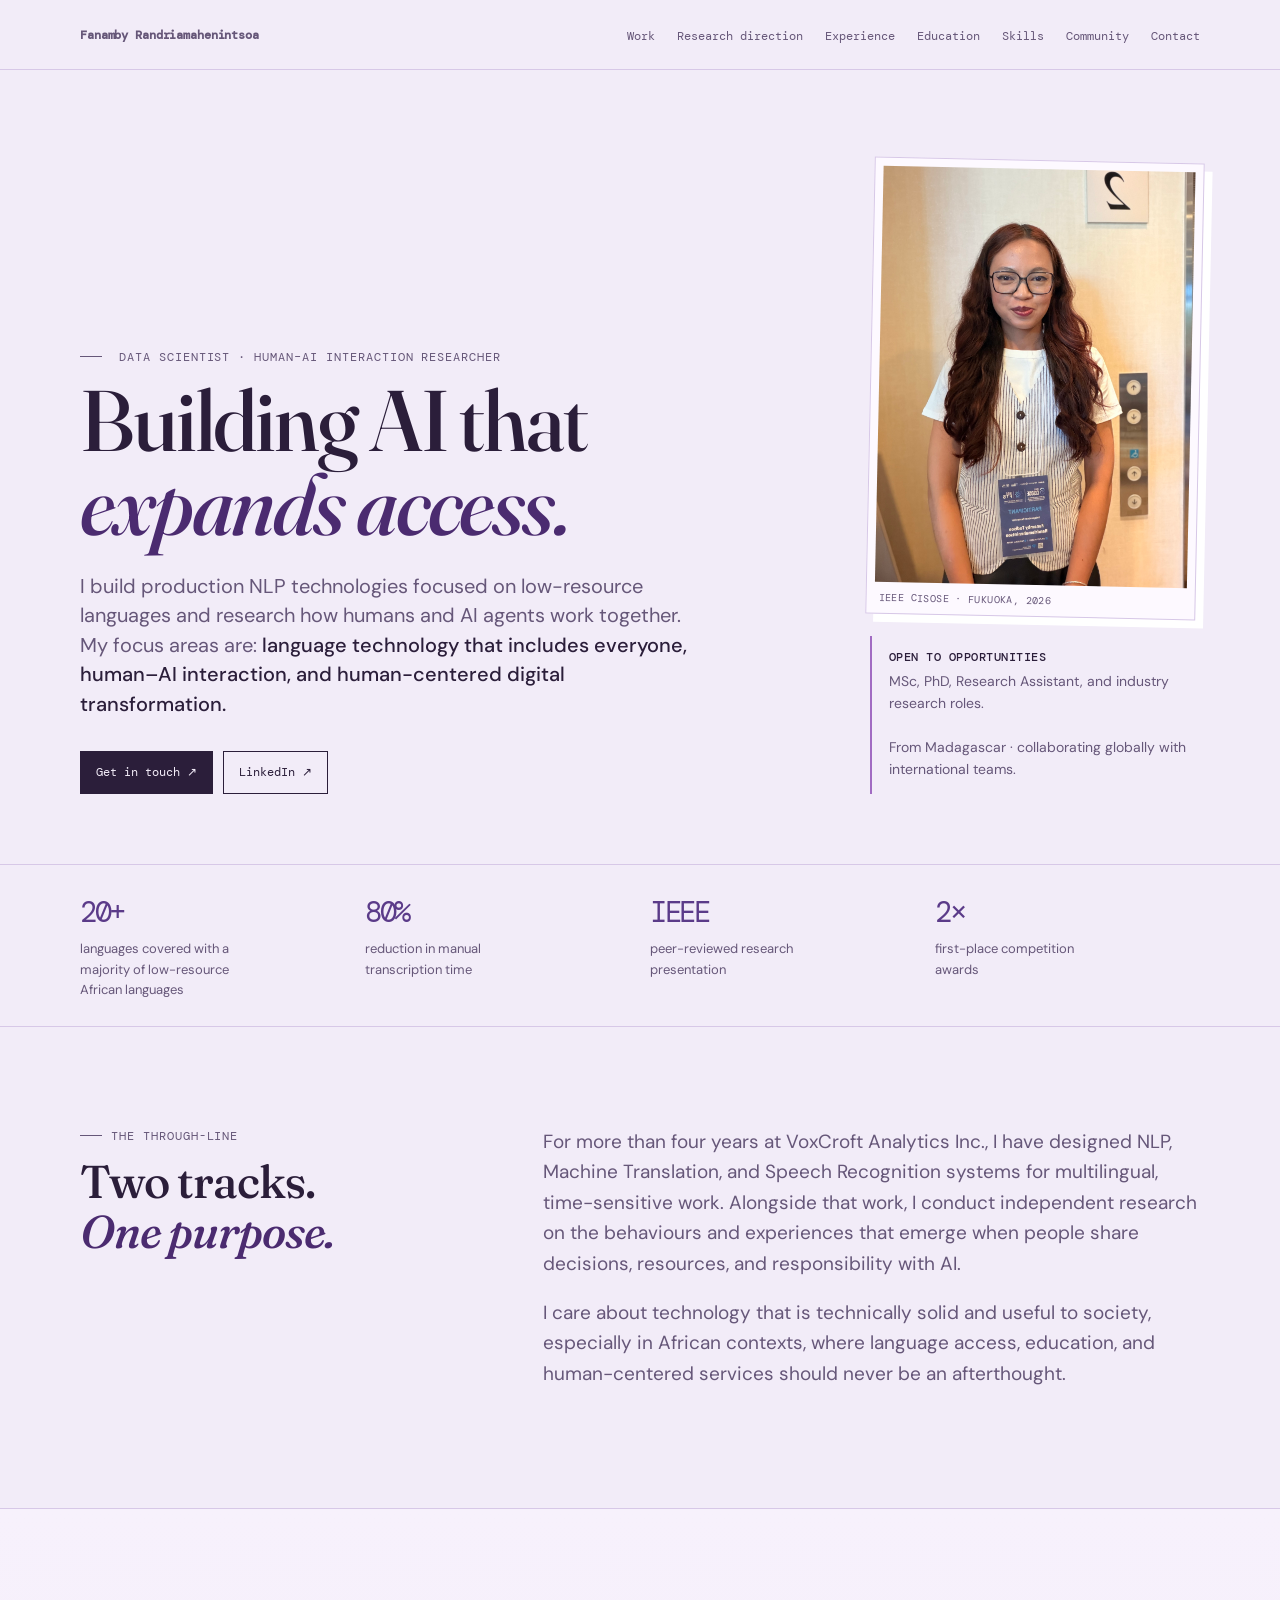
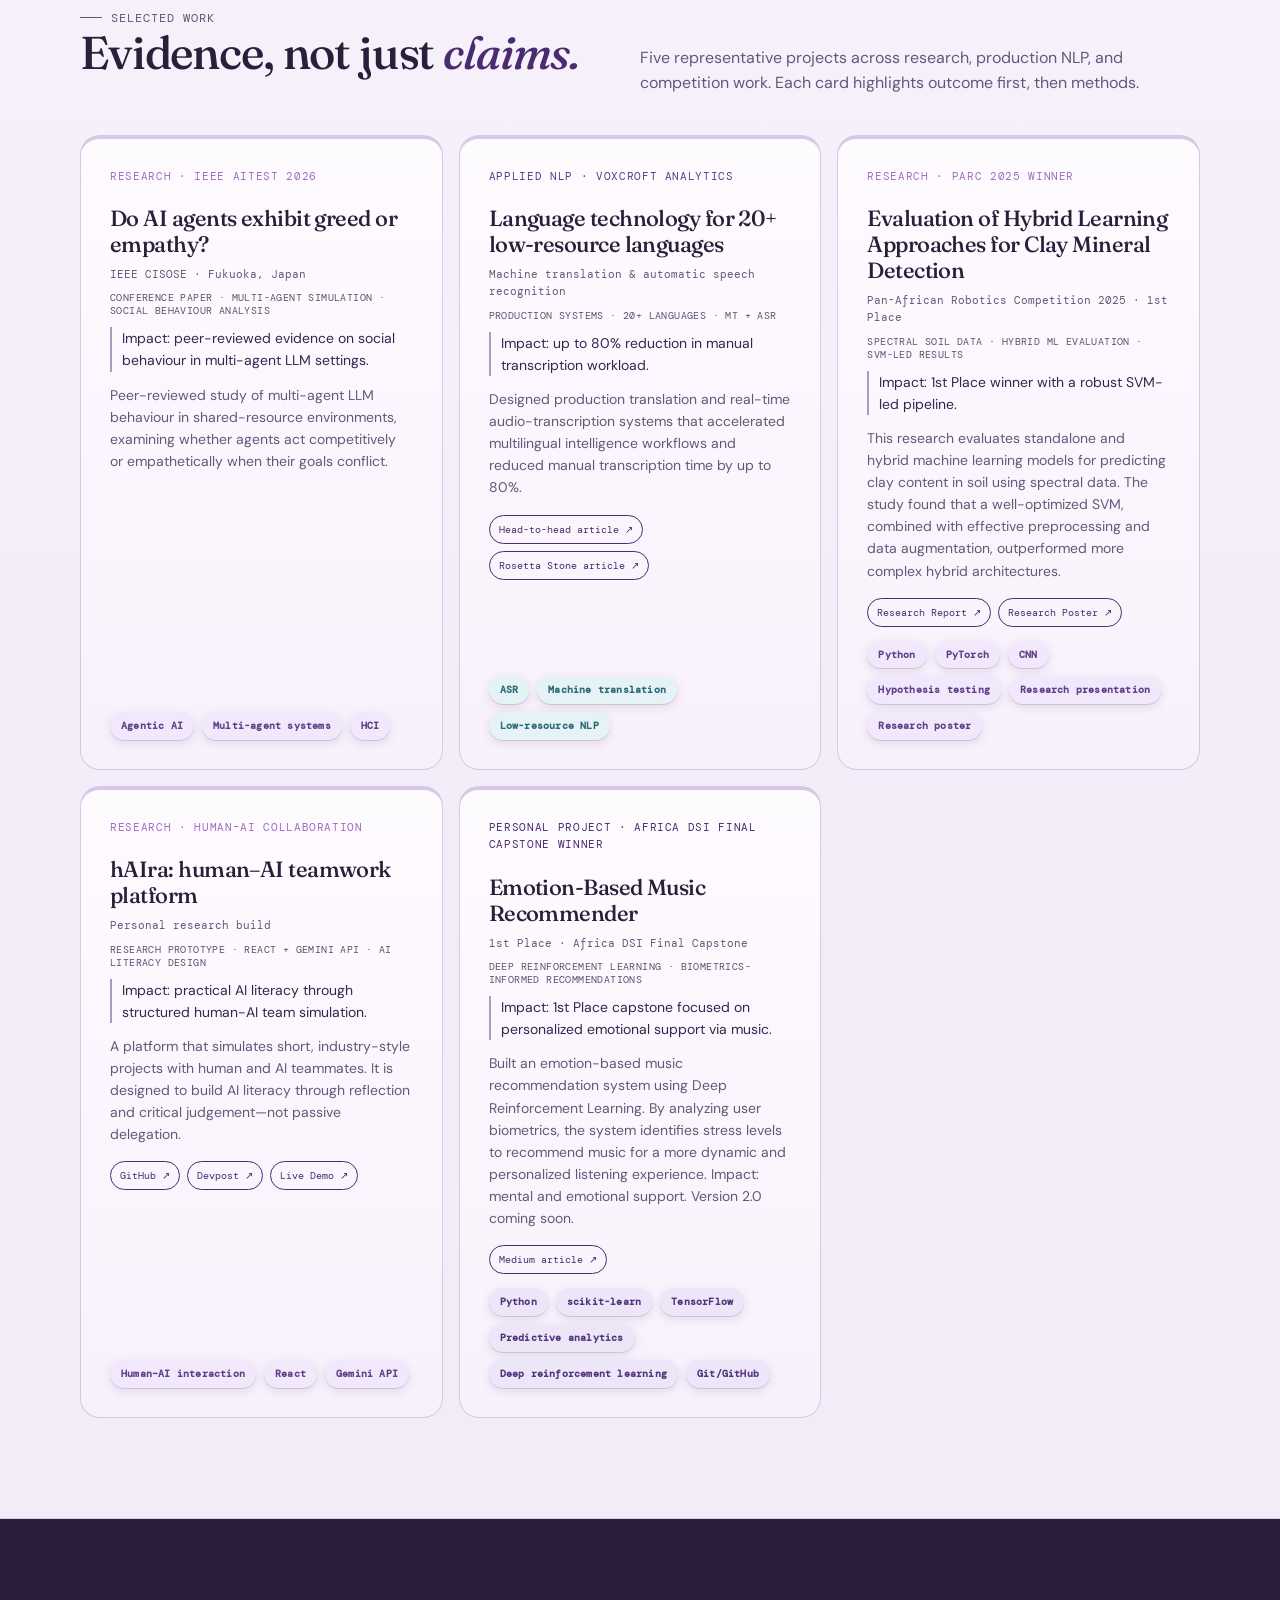
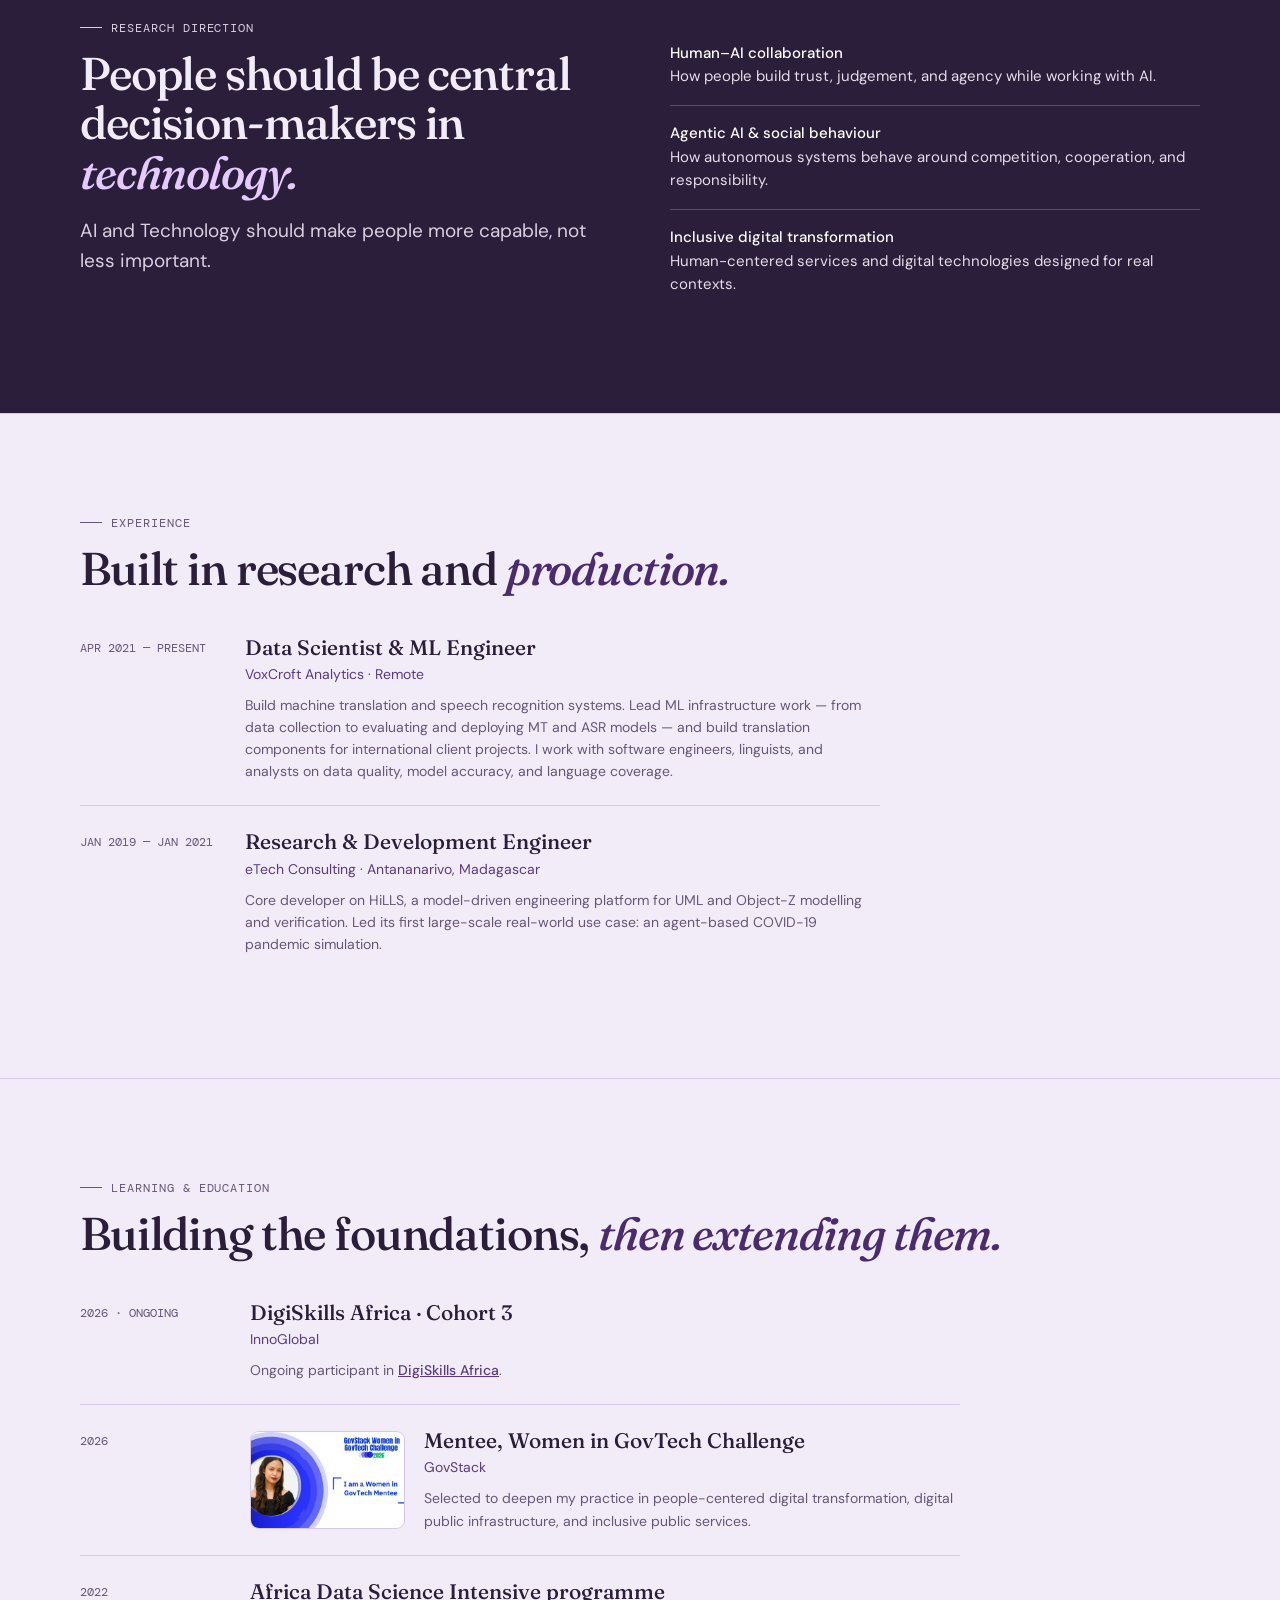
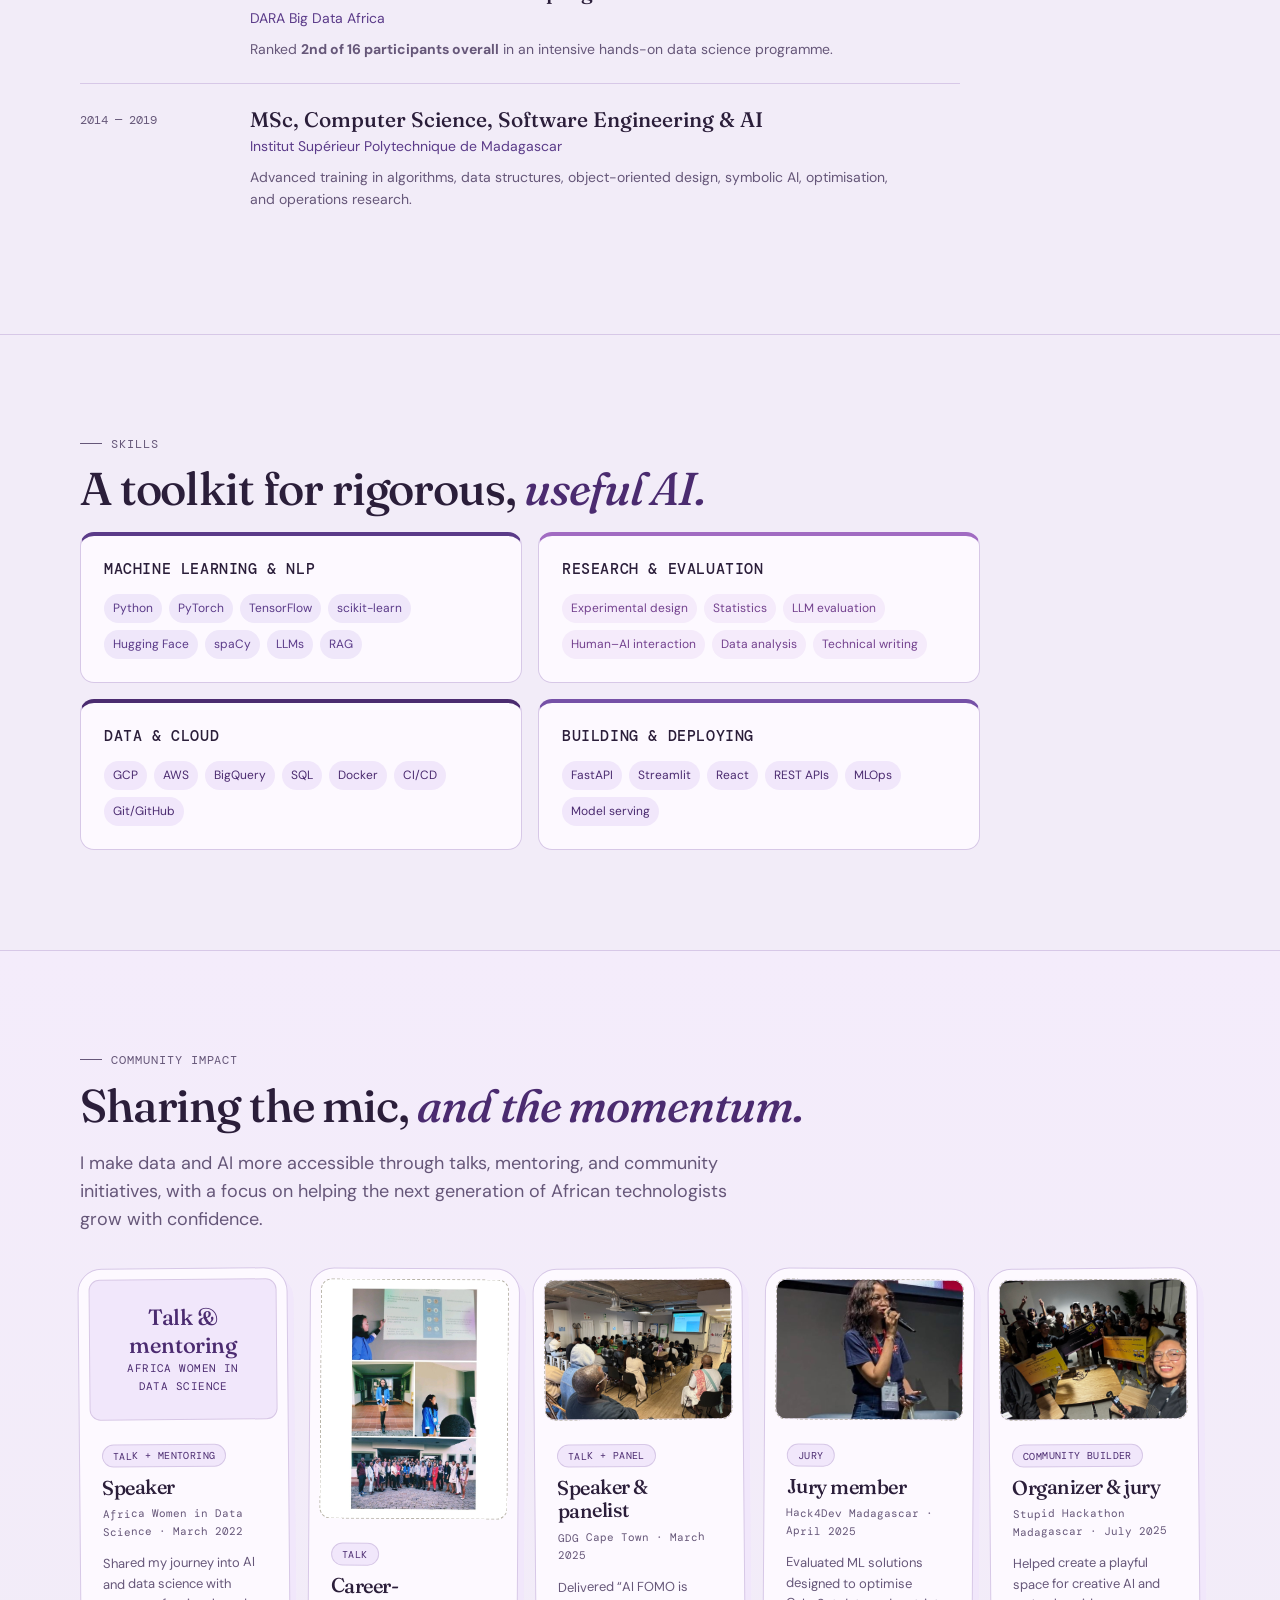
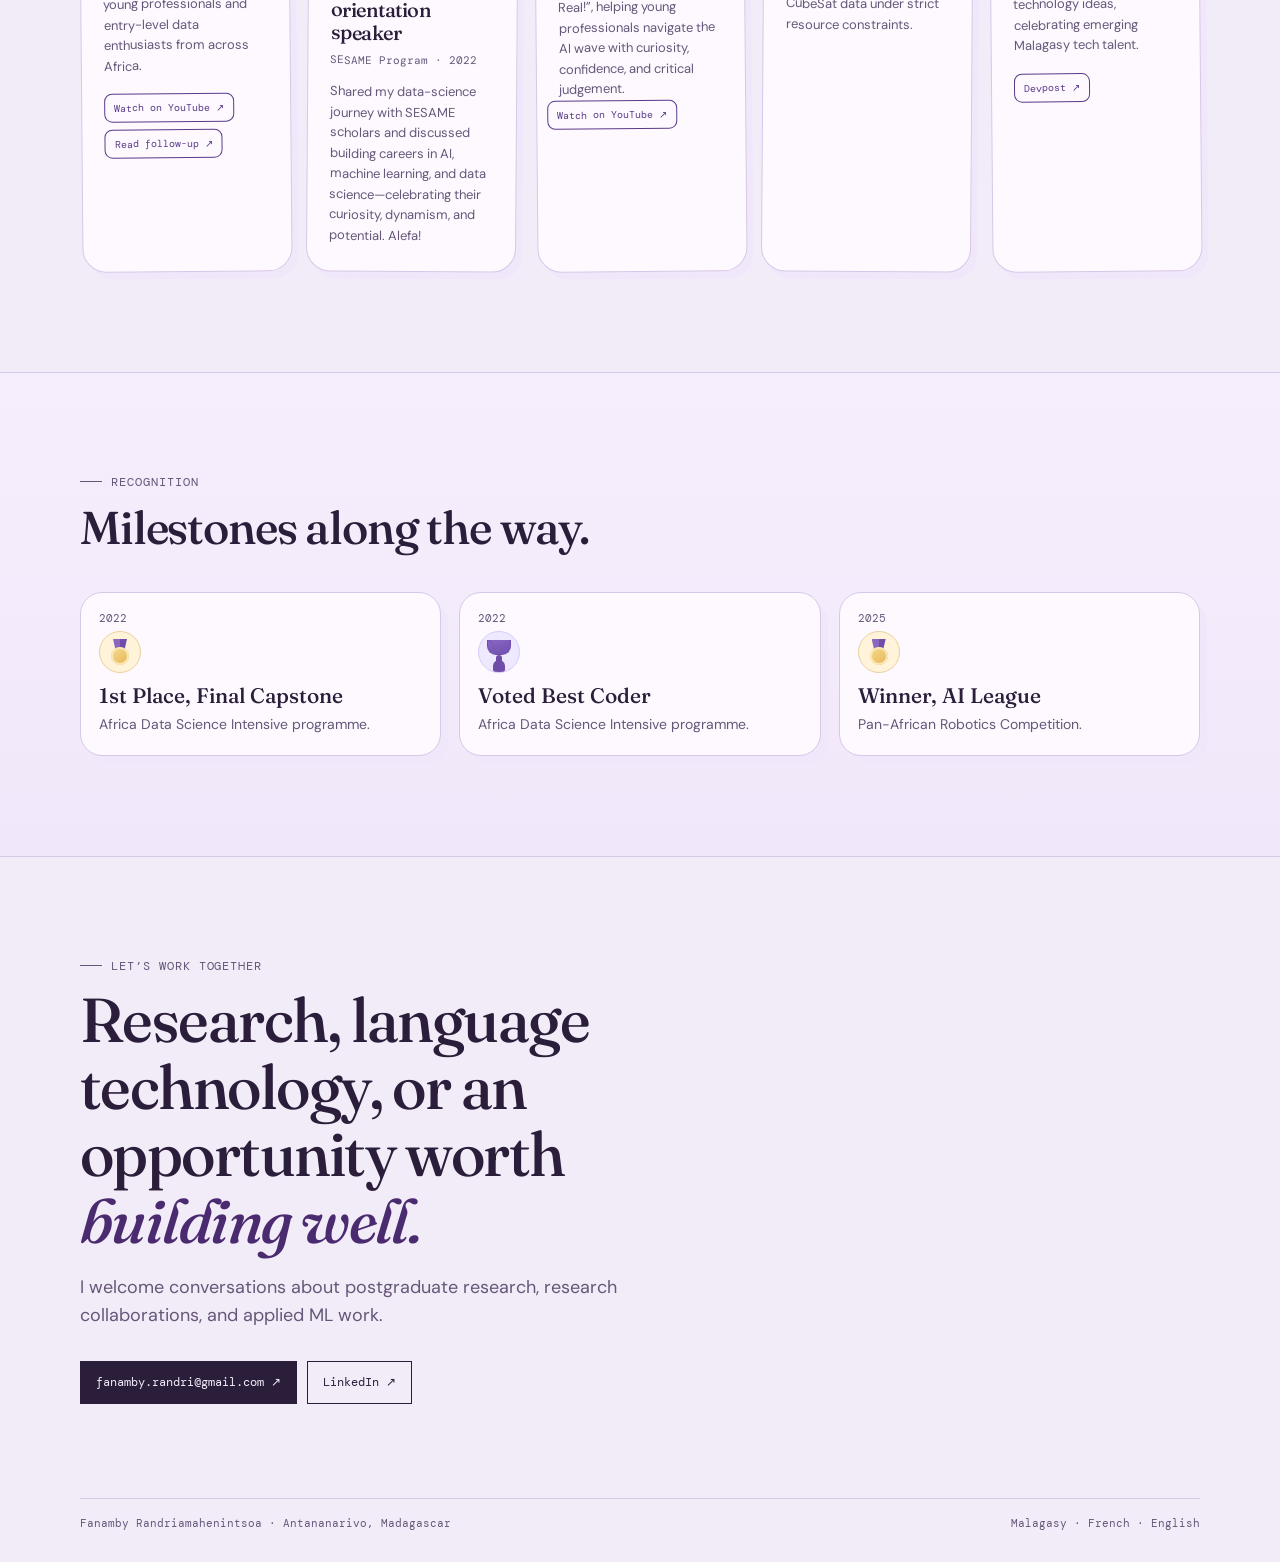
==== commit 55f43d5d: "Update Information" ====
--- a/index.html
+++ b/index.html
@@ -21,7 +21,7 @@
   <body>
     <header>
       <nav class="wrap nav">
-        <a class="brand" href="#top">Fanamby Randri.</a>
+        <a class="brand" href="#top">Fanamby Randriamahenintsoa</a>
         <ul>
           <li><a href="#work">Work</a></li>
           <li><a href="#research">Research direction</a></li>
@@ -42,22 +42,17 @@
             </p>
             <h1>Building AI that <em>expands access.</em></h1>
             <p class="hero-copy">
-              I build production NLP systems for low-resource languages and
-              research how humans and AI agents work together. My focus is
+              I build production NLP technologies focused on low-resource
+              languages and research how humans and AI agents work together. My
+              focus areas are:
               <strong
-                >inclusive language technology, human–AI collaboration, and
-                public-interest digital systems.</strong
+                >language technology that includes everyone, human–AI
+                interaction, and human-centered digital transformation.</strong
               >
             </p>
             <div class="actions">
               <a class="button primary" href="mailto:fanamby.randri@gmail.com"
                 >Get in touch ↗</a
-              ><a
-                class="button secondary"
-                href="assets/docs/cv-placeholder.html"
-                target="_blank"
-                rel="noopener"
-                >Download CV ↓</a
               ><a
                 class="button secondary"
                 href="https://linkedin.com/in/fanamby-randri"
@@ -87,7 +82,7 @@
         <div class="wrap proof-grid">
           <div>
             <div class="stat-num">20+</div>
-            <div class="stat-label">low-resource languages supported</div>
+            <div class="stat-label">languages covered with a majority of low-resource African languages</div>
           </div>
           <div>
             <div class="stat-num">80%</div>
@@ -111,17 +106,18 @@
           </div>
           <div>
             <p class="lede">
-              For more than four years at VoxCroft Analytics, I have designed
-              machine translation and speech technologies for multilingual,
-              time-sensitive work. Alongside that work, I conduct independent
-              research on the behaviours and experiences that emerge when people
-              share decisions, resources, and responsibility with AI.
+              For more than four years at VoxCroft Analytics Inc., I have
+              designed NLP, Machine Translation, and Speech Recognition systems
+              for multilingual, time-sensitive work. Alongside that work, I
+              conduct independent research on the behaviours and experiences
+              that emerge when people share decisions, resources, and
+              responsibility with AI.
             </p>
             <p class="lede">
-              I care about technology that is technically rigorous and socially
-              useful—especially in African contexts where language inclusion,
-              access to education, and citizen-centred services are not
-              afterthoughts.
+              I care about technology that is technically solid and useful to
+              society, especially in African contexts, where language access,
+              education, and human-centered services should never be an
+              afterthought.
             </p>
           </div>
         </div>
@@ -344,12 +340,11 @@
           <div>
             <p class="eyebrow">Research direction</p>
             <h2>
-              AI should make people <em>more capable,</em> not less central.
+              People should be central decision-makers in <em>technology.</em>
             </h2>
             <p class="lede">
-              I am looking to contribute to research groups and teams that take
-              this question seriously—through rigorous empirical work and
-              thoughtful system design.
+              AI and Technology should make people more capable, not less
+              important.
             </p>
           </div>
           <ul class="focus-list">
@@ -363,8 +358,8 @@
               responsibility.
             </li>
             <li>
-              <b>Inclusive digital transformation</b><br />Citizen-centred
-              services and language technologies designed for real contexts.
+              <b>Inclusive digital transformation</b><br />Human-centered
+              services and digital technologies designed for real contexts.
             </li>
           </ul>
         </div>
@@ -380,9 +375,10 @@
                 <div class="role">Data Scientist &amp; ML Engineer</div>
                 <div class="org">VoxCroft Analytics · Remote</div>
                 <p>
-                  Build machine translation and ASR systems; lead work on ML
-                  infrastructure, Arabic MT evaluation, and translation
-                  components for international client projects. Collaborate with
+                  Build machine translation and speech recognition systems. Lead
+                  ML infrastructure work — from data collection to evaluating and
+                  deploying MT and ASR models — and build translation components
+                  for international client projects. I work with software
                   engineers, linguists, and analysts on data quality, model
                   accuracy, and language coverage.
                 </p>
@@ -443,7 +439,7 @@
                   </div>
                   <div class="learning-org">GovStack</div>
                   <p>
-                    Selected to deepen my practice in people-centred digital
+                    Selected to deepen my practice in people-centered digital
                     transformation, digital public infrastructure, and inclusive
                     public services.
                   </p>
--- a/assets/css/styles.css
+++ b/assets/css/styles.css
@@ -2,8 +2,8 @@
     *{box-sizing:border-box} html{scroll-behavior:smooth} body{margin:0;background:var(--paper);color:var(--ink);font:16px/1.58 "DM Sans",sans-serif;-webkit-font-smoothing:antialiased} a{color:inherit} .wrap{width:min(calc(100% - 40px),var(--max));margin:auto}
     .mono,.eyebrow,.nav a,.tag,.kicker,.stat-num,.project-meta,.button{font-family:"DM Mono",monospace}.eyebrow{margin:0 0 11px;color:var(--muted);font-size:12px;letter-spacing:.08em;text-transform:uppercase}.eyebrow::before{content:"";display:inline-block;width:22px;height:1px;margin:0 9px 4px 0;background:currentColor}
     h1,h2,h3,p{margin-top:0} h1,h2,h3{font-family:Fraunces,serif;font-weight:500;letter-spacing:-.025em} h1{font-size:clamp(45px,7.1vw,86px);line-height:.98;max-width:11ch;margin-bottom:25px} h2{font-size:clamp(31px,4vw,46px);line-height:1.08;margin-bottom:18px} h3{font-size:22px;line-height:1.18;margin-bottom:8px} em{color:var(--plum)}
-    header{position:sticky;top:0;z-index:5;background:color-mix(in srgb,var(--paper) 91%,transparent);backdrop-filter:blur(12px);border-bottom:1px solid var(--line)} .nav{height:69px;display:flex;align-items:center;justify-content:space-between}.brand{font:500 18px Fraunces,serif;text-decoration:none}.nav ul{display:flex;gap:22px;list-style:none;margin:0;padding:0}.nav a{font-size:12px;text-decoration:none;color:var(--muted)}.nav a:hover{color:var(--ink)}
-    .hero{padding:90px 0 70px;position:relative}.hero-grid{display:grid;grid-template-columns:1.45fr .7fr;gap:56px;align-items:end}.hero-copy{font-size:20px;line-height:1.48;color:var(--muted);max-width:610px}.hero-copy strong{color:var(--ink);font-weight:500}.hero-side{max-width:330px;justify-self:end}.portrait{margin:0 0 19px;padding:8px;background:var(--surface);border:1px solid var(--line);box-shadow:8px 8px 0 var(--plum-pale);transform:rotate(1.2deg)}.portrait img{display:block;width:100%;aspect-ratio:3/4;object-fit:cover;object-position:center 34%}.portrait figcaption{padding:9px 4px 1px;color:var(--muted);font:10px "DM Mono",monospace;letter-spacing:.04em;text-transform:uppercase}.actions{display:flex;flex-wrap:wrap;gap:10px;margin-top:31px}.button{display:inline-flex;align-items:center;gap:7px;border:1px solid var(--ink);padding:11px 15px;font-size:12px;text-decoration:none;transition:.18s ease}.button:hover{transform:translateY(-2px);box-shadow:4px 4px 0 var(--ink)}.button.primary{background:var(--ink);color:var(--paper)}.button.secondary{background:transparent}.availability{border-left:2px solid var(--ochre);padding:13px 0 13px 17px;color:var(--muted);font-size:14px}.availability b{display:block;color:var(--ink);font:500 12px "DM Mono",monospace;letter-spacing:.04em;text-transform:uppercase;margin-bottom:5px}
+    header{position:sticky;top:0;z-index:5;background:color-mix(in srgb,var(--paper) 91%,transparent);backdrop-filter:blur(12px);border-bottom:1px solid var(--line)} .nav{height:69px;display:flex;align-items:center;justify-content:space-between}.brand{font:600 22px Fraunces,serif;text-decoration:none;letter-spacing:-.01em}.nav ul{display:flex;gap:22px;list-style:none;margin:0;padding:0}.nav a{font-size:12px;text-decoration:none;color:var(--muted)}.nav a:hover{color:var(--ink)}
+    .hero{padding:90px 0 70px;position:relative}.hero-grid{display:grid;grid-template-columns:1.45fr .7fr;gap:56px;align-items:end}.hero-copy{font-size:20px;line-height:1.48;color:var(--muted);max-width:610px}.hero-copy strong{color:var(--ink);font-weight:500}.hero-side{max-width:330px;justify-self:end}.portrait{margin:0 0 19px;padding:8px;background:var(--surface);border:1px solid var(--line);box-shadow:8px 8px 0 #ffffff;transform:rotate(1.2deg)}.portrait img{display:block;width:100%;aspect-ratio:3/4;object-fit:cover;object-position:center 34%}.portrait figcaption{padding:9px 4px 1px;color:var(--muted);font:10px "DM Mono",monospace;letter-spacing:.04em;text-transform:uppercase}.actions{display:flex;flex-wrap:wrap;gap:10px;margin-top:31px}.button{display:inline-flex;align-items:center;gap:7px;border:1px solid var(--ink);padding:11px 15px;font-size:12px;text-decoration:none;transition:.18s ease}.button:hover{transform:translateY(-2px);box-shadow:4px 4px 0 var(--ink)}.button.primary{background:var(--ink);color:var(--paper)}.button.secondary{background:transparent}.availability{border-left:2px solid var(--ochre);padding:13px 0 13px 17px;color:var(--muted);font-size:14px}.availability b{display:block;color:var(--ink);font:500 12px "DM Mono",monospace;letter-spacing:.04em;text-transform:uppercase;margin-bottom:5px}
     .proof{border-top:1px solid var(--line);border-bottom:1px solid var(--line);padding:25px 0}.proof-grid{display:grid;grid-template-columns:repeat(4,1fr);gap:20px}.stat-num{font-size:29px;color:var(--teal);letter-spacing:-.08em}.stat-label{font-size:13px;color:var(--muted);margin-top:4px;max-width:20ch}
     .current{padding:27px 0;border-bottom:1px solid var(--line)}.current-grid{display:grid;grid-template-columns:150px 1fr;gap:27px;align-items:start}.current-label{font:11px "DM Mono",monospace;letter-spacing:.08em;text-transform:uppercase;color:var(--muted);padding-top:4px}.current-item{border-left:3px solid var(--ochre);padding:0 0 1px 17px}.current-item b{display:block;font:500 19px Fraunces,serif;margin-bottom:4px}.current-item p{margin:0;color:var(--muted);font-size:14px}
     section{padding:100px 0;border-bottom:1px solid var(--line)}.intro{display:grid;grid-template-columns:.76fr 1.25fr;gap:64px}.lede{font-size:19px;line-height:1.6;color:var(--muted);max-width:670px}.lede strong{color:var(--ink);font-weight:500}
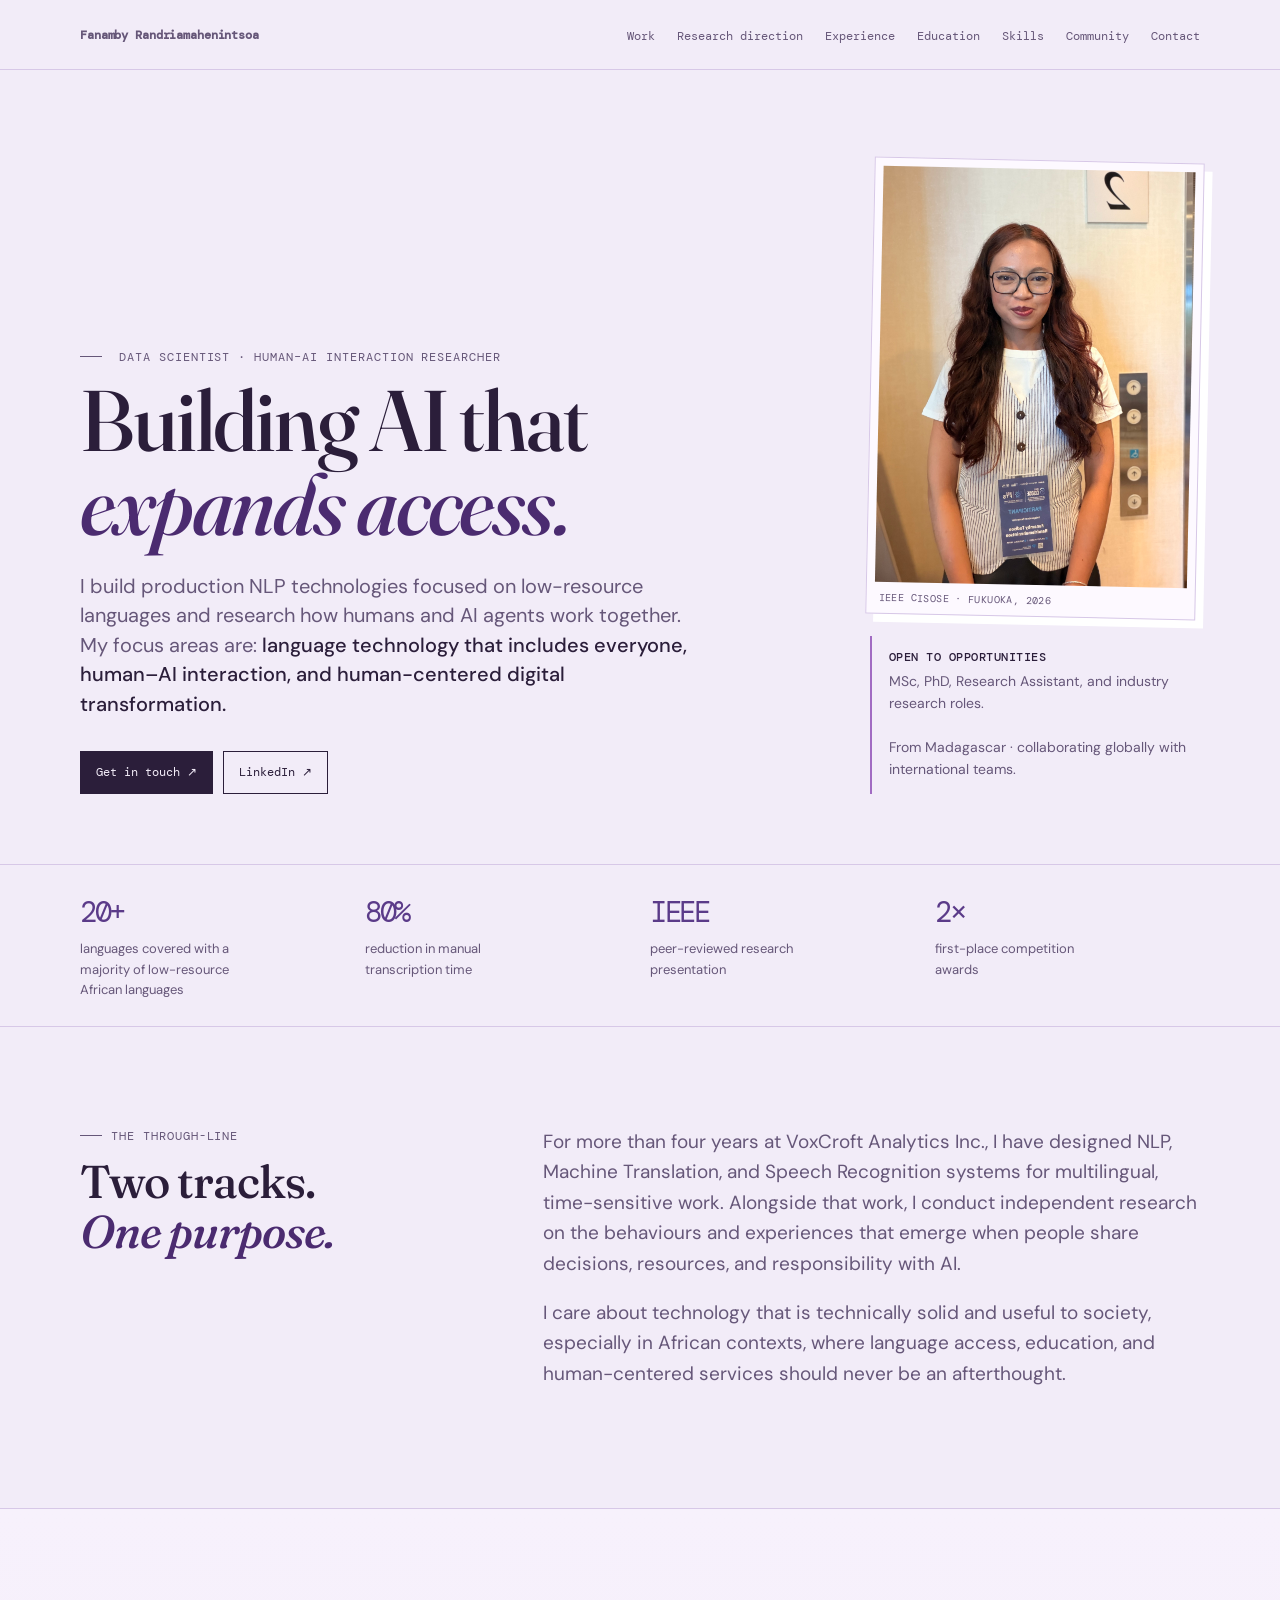
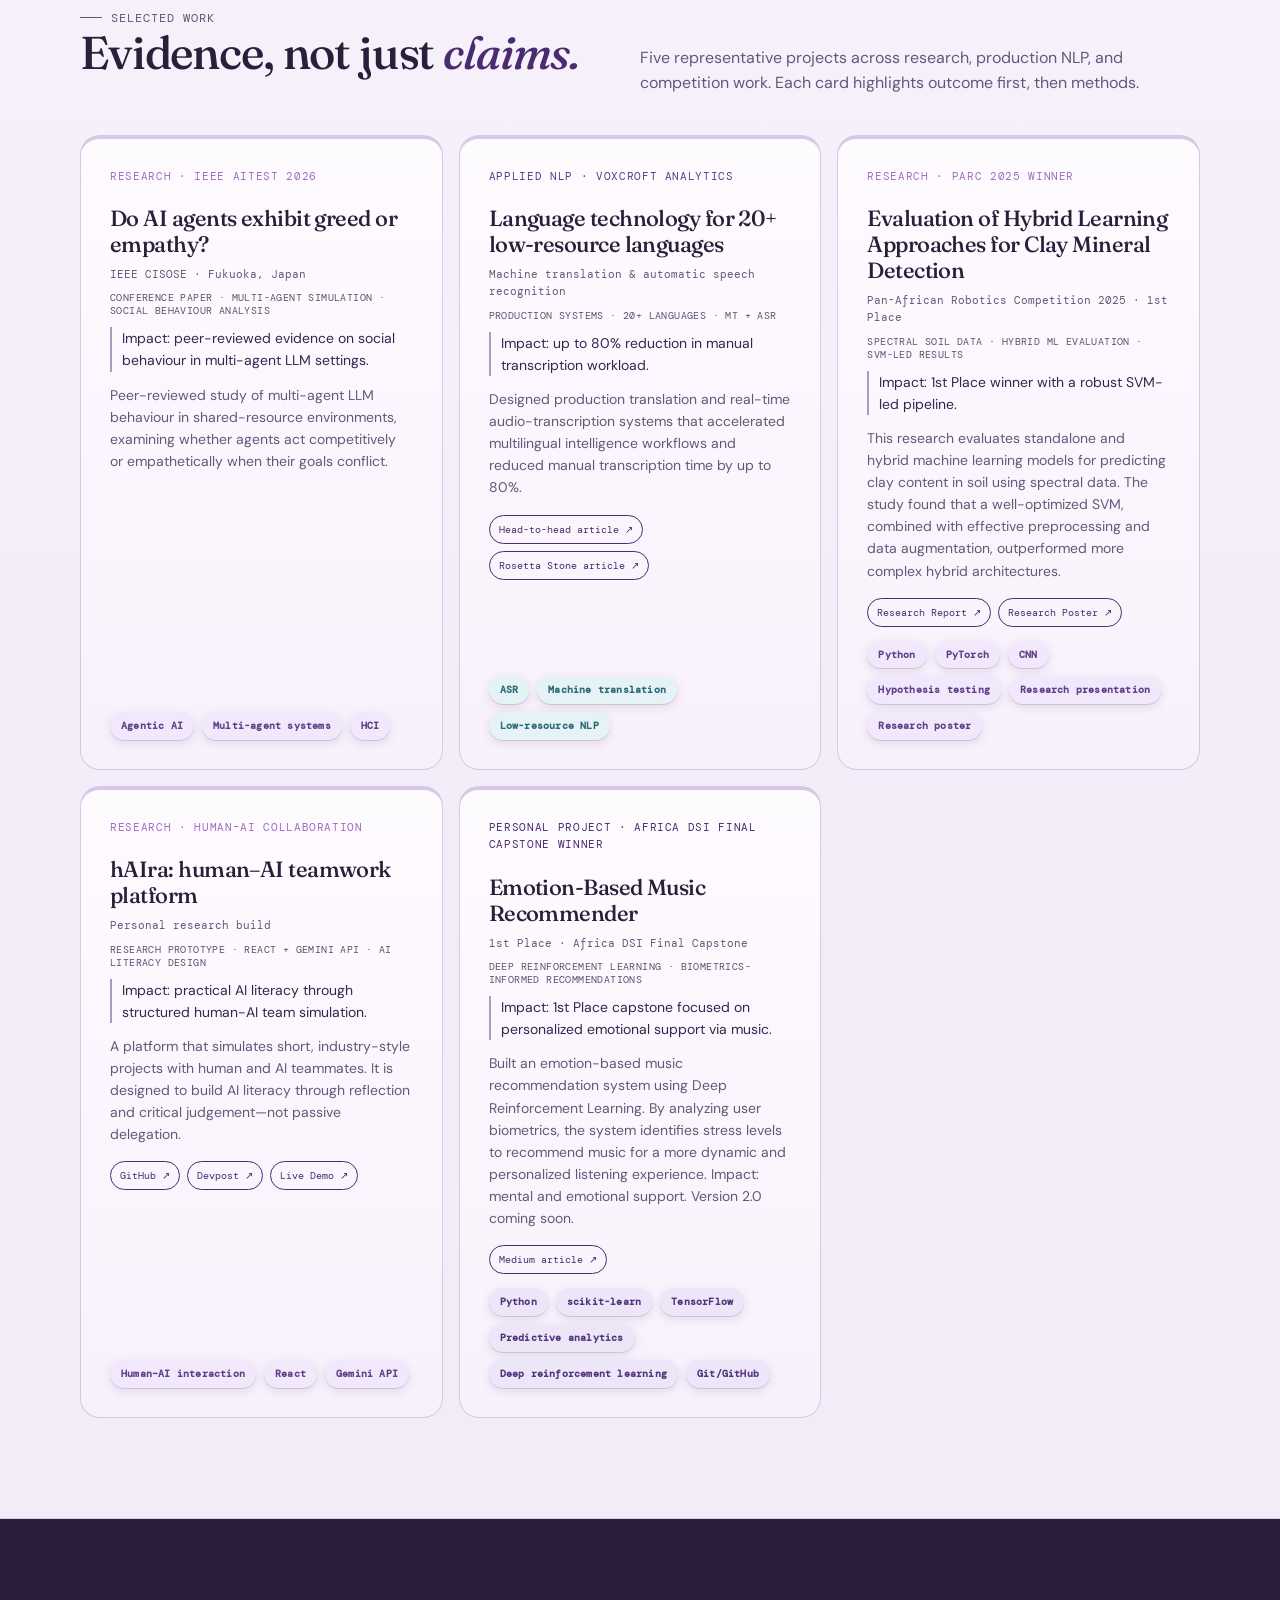
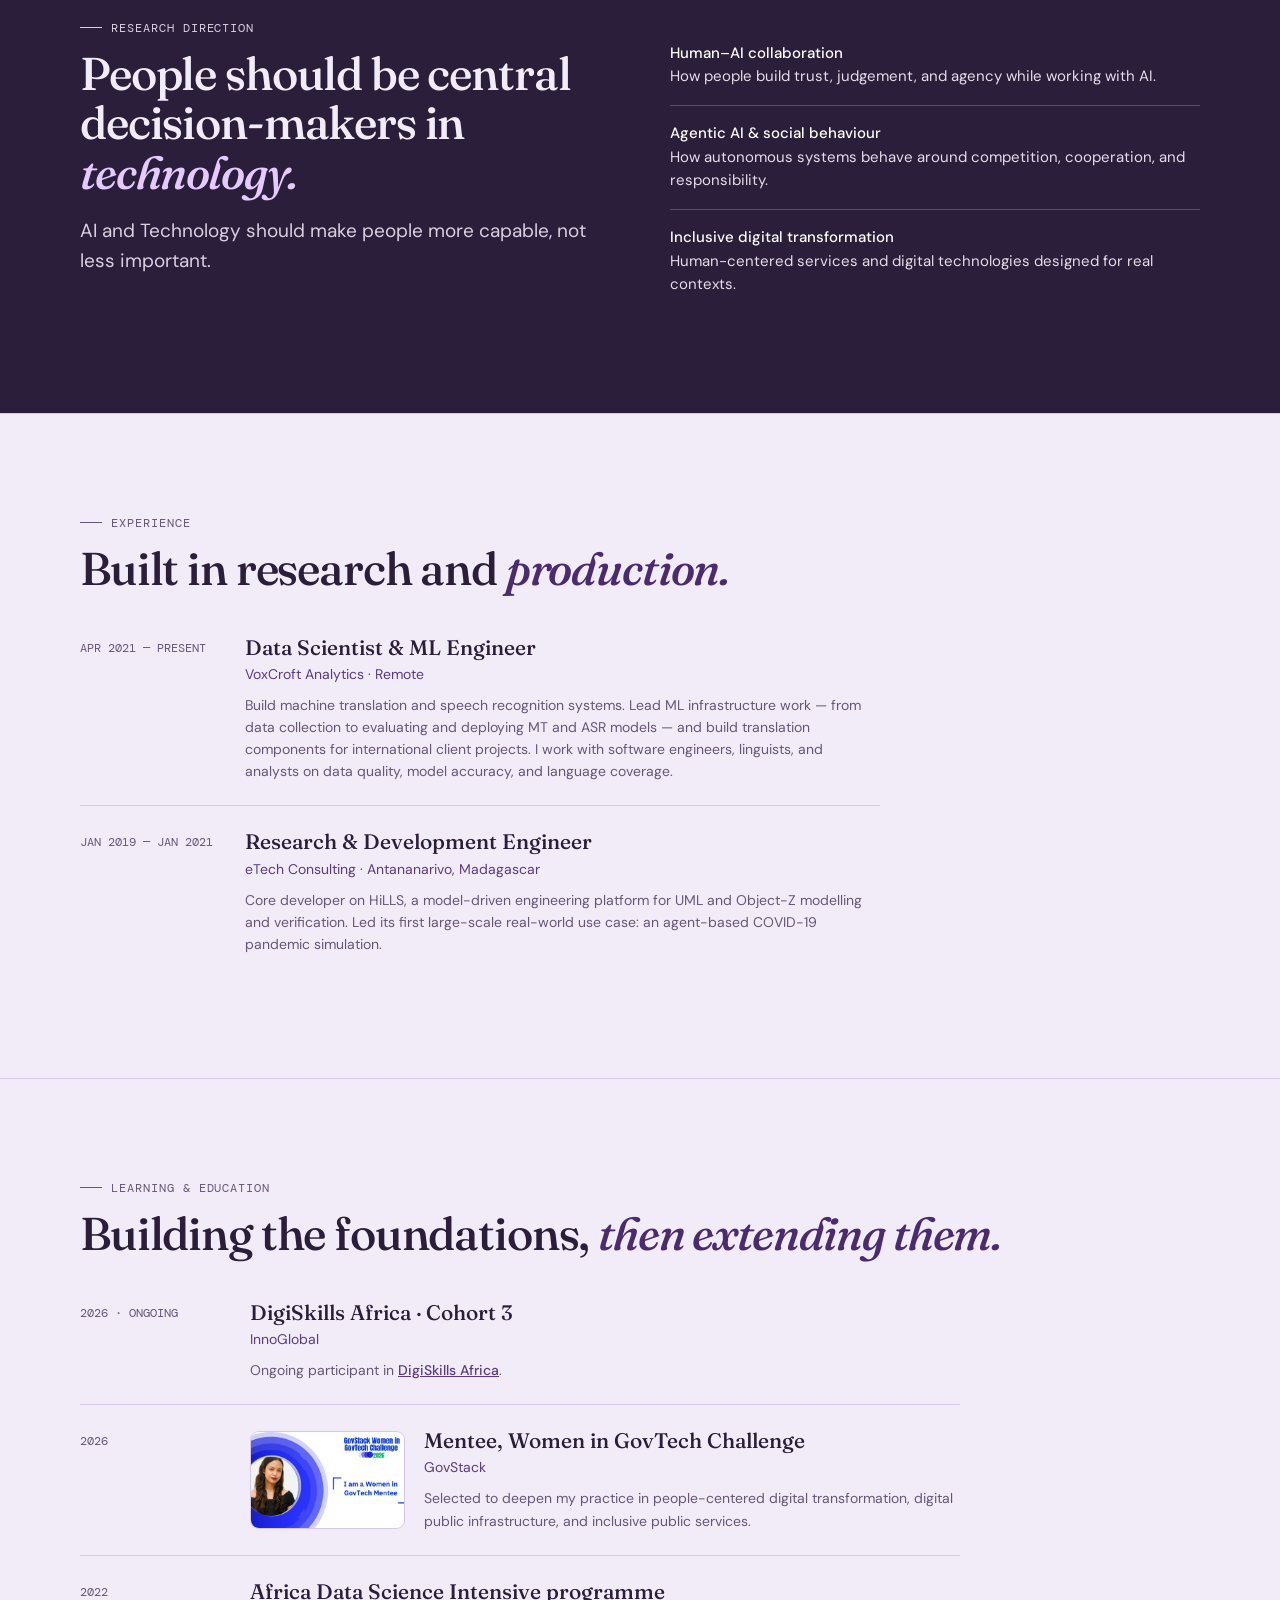
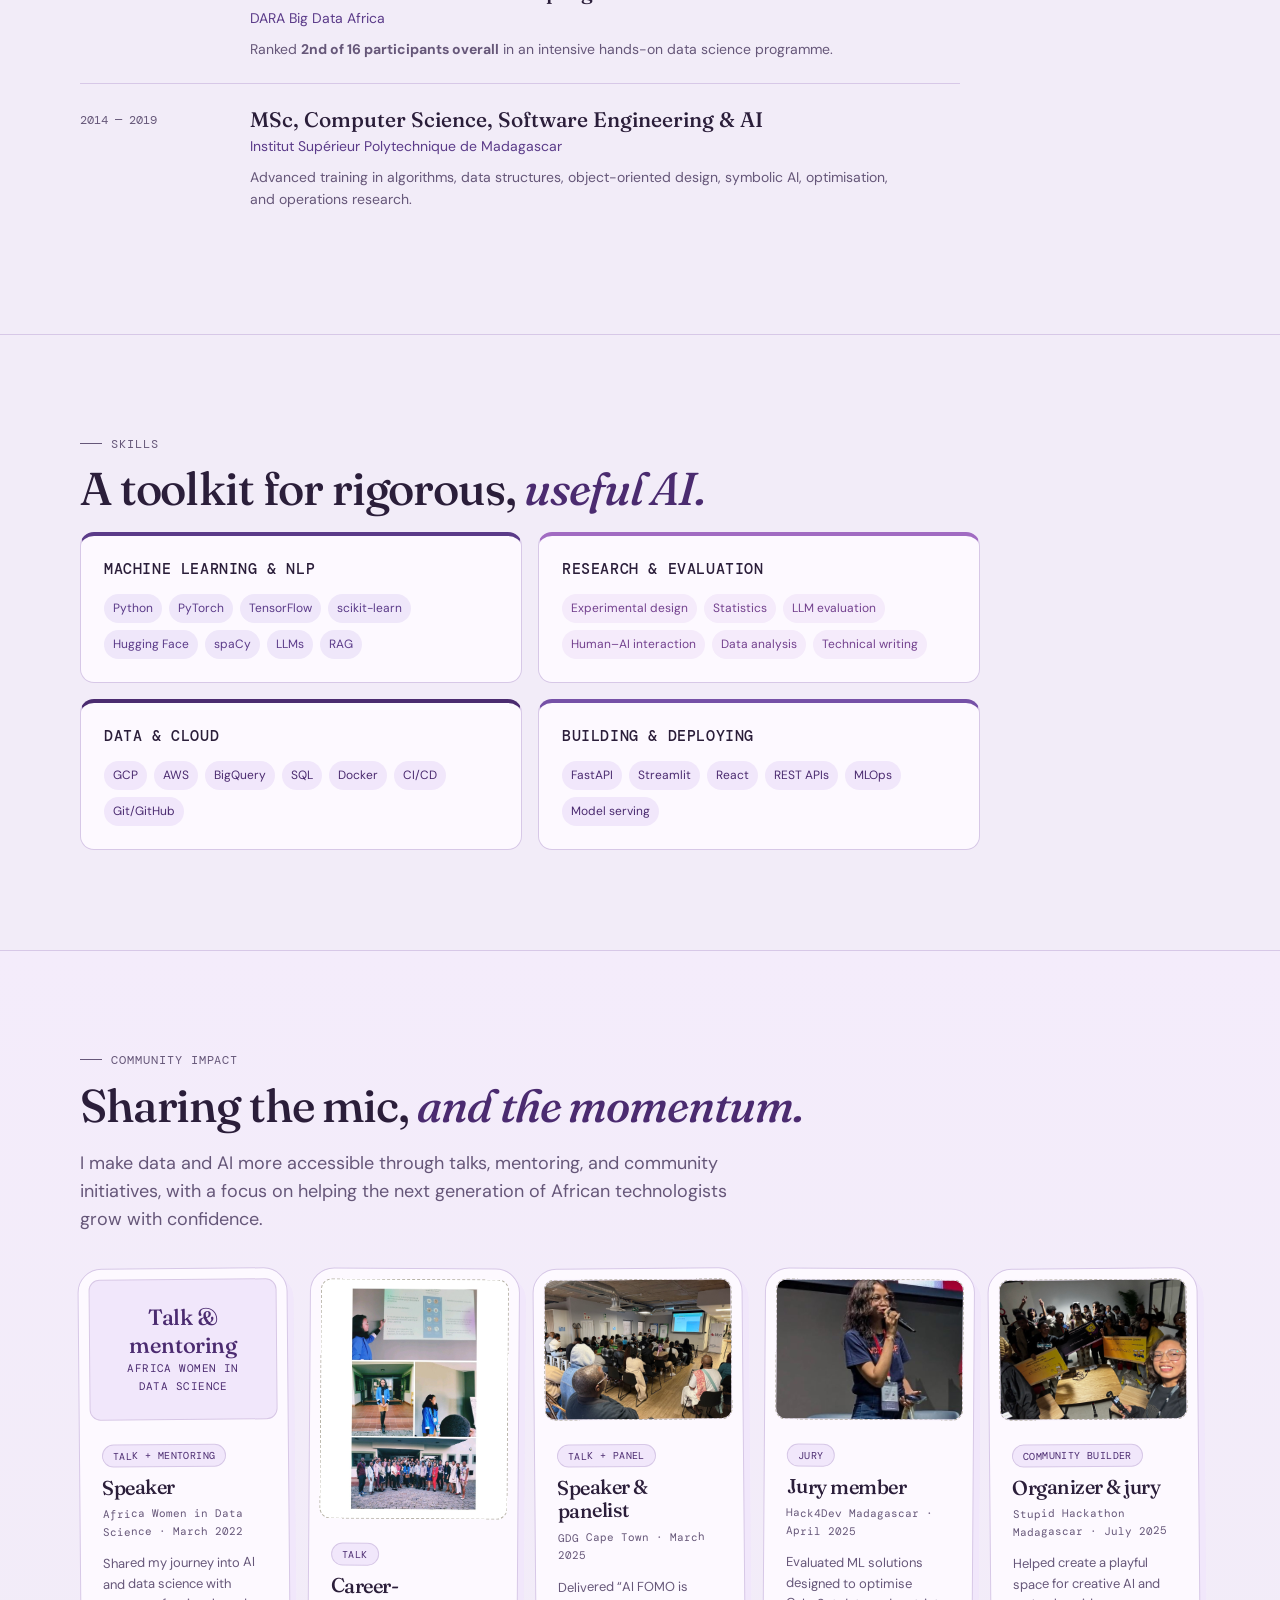
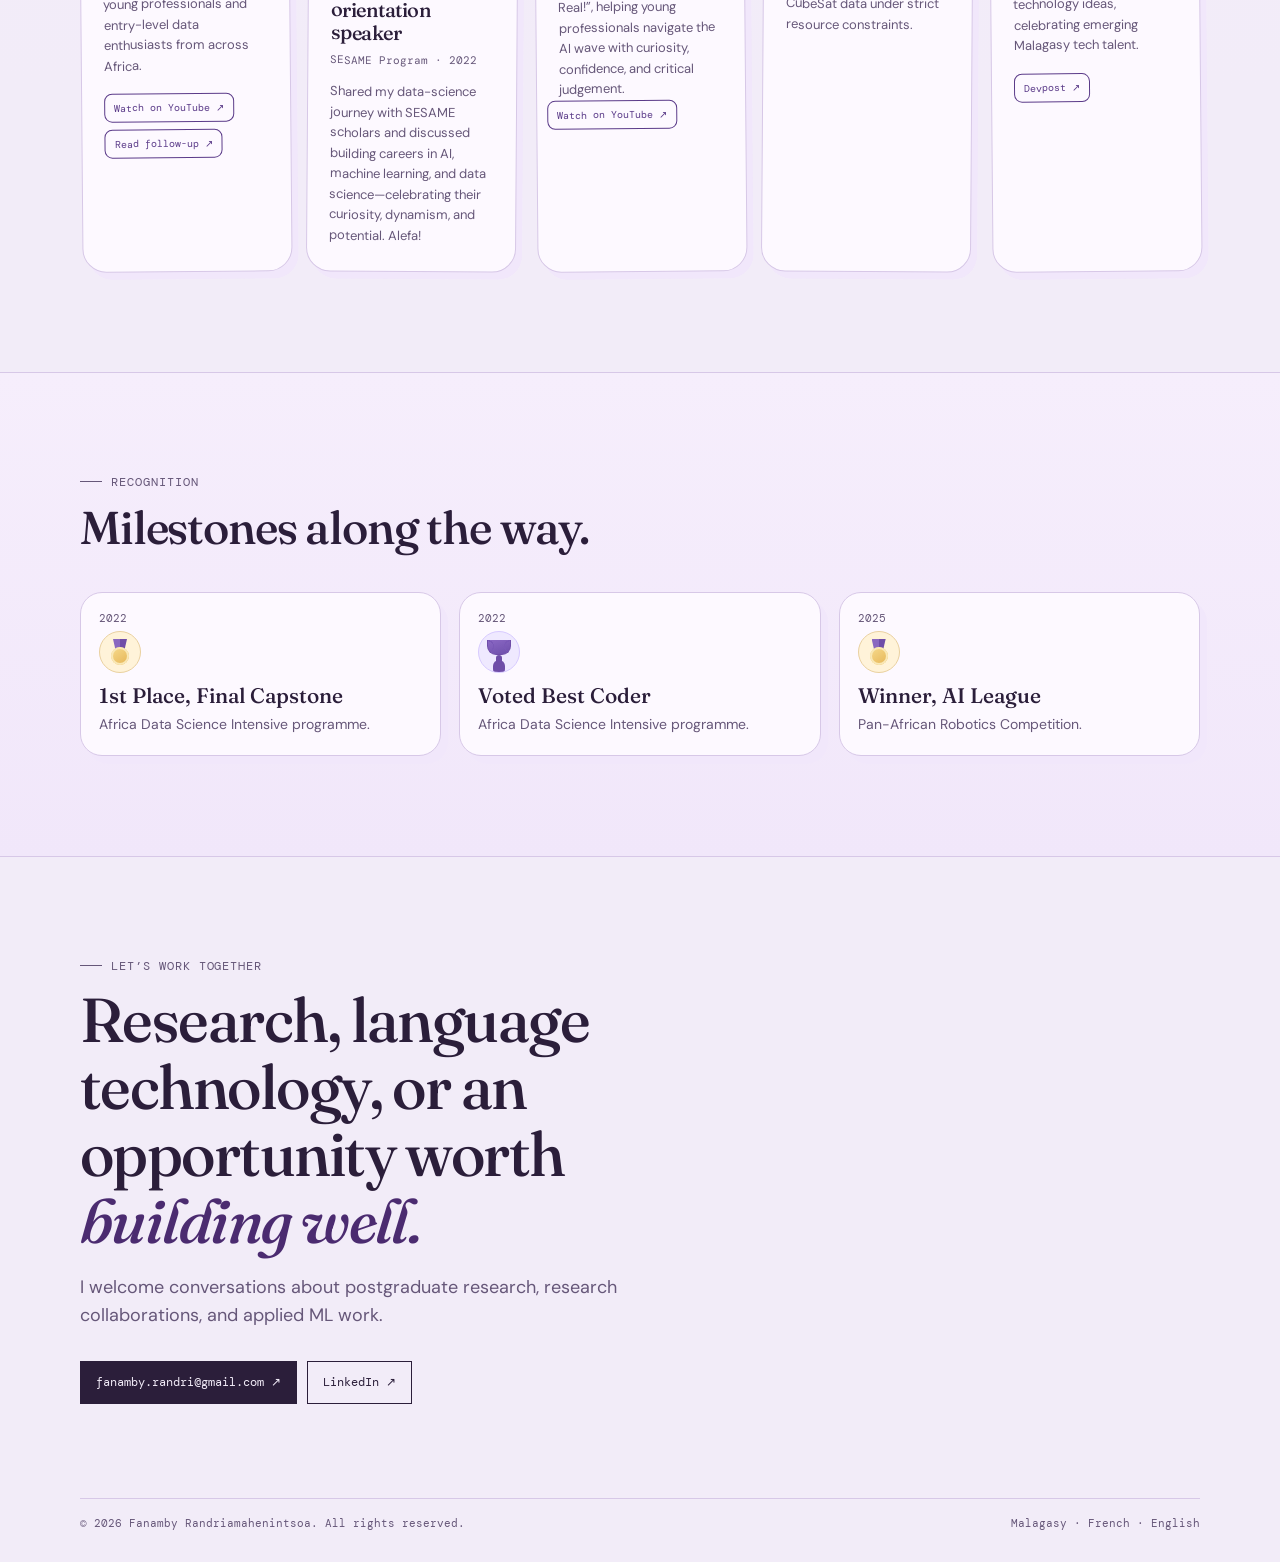
==== commit 6591e4dd: "update copyright" ====
--- a/index.html
+++ b/index.html
@@ -699,7 +699,7 @@
           >
         </div>
         <div class="footline">
-          <span>Fanamby Randriamahenintsoa · Antananarivo, Madagascar</span
+          <span>© 2026 Fanamby Randriamahenintsoa. All rights reserved.</span
           ><span>Malagasy · French · English</span>
         </div>
       </div>
